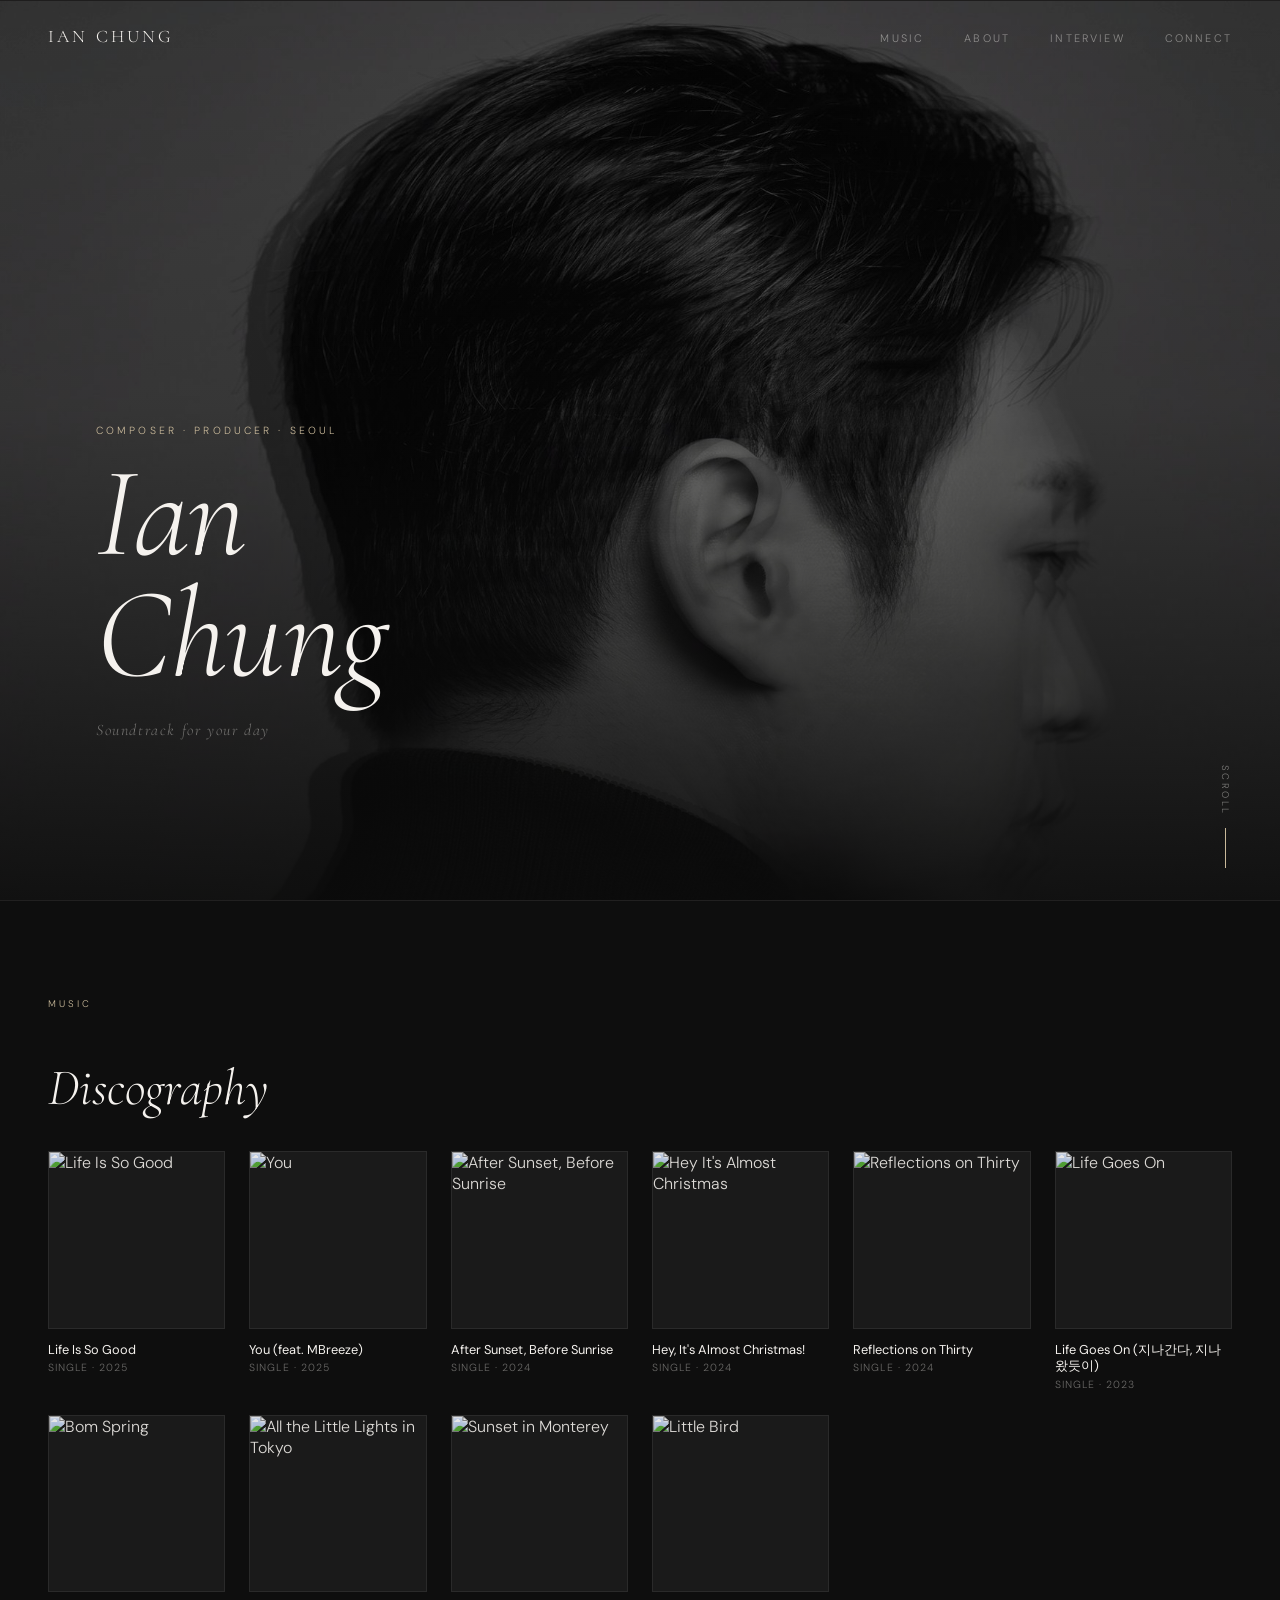
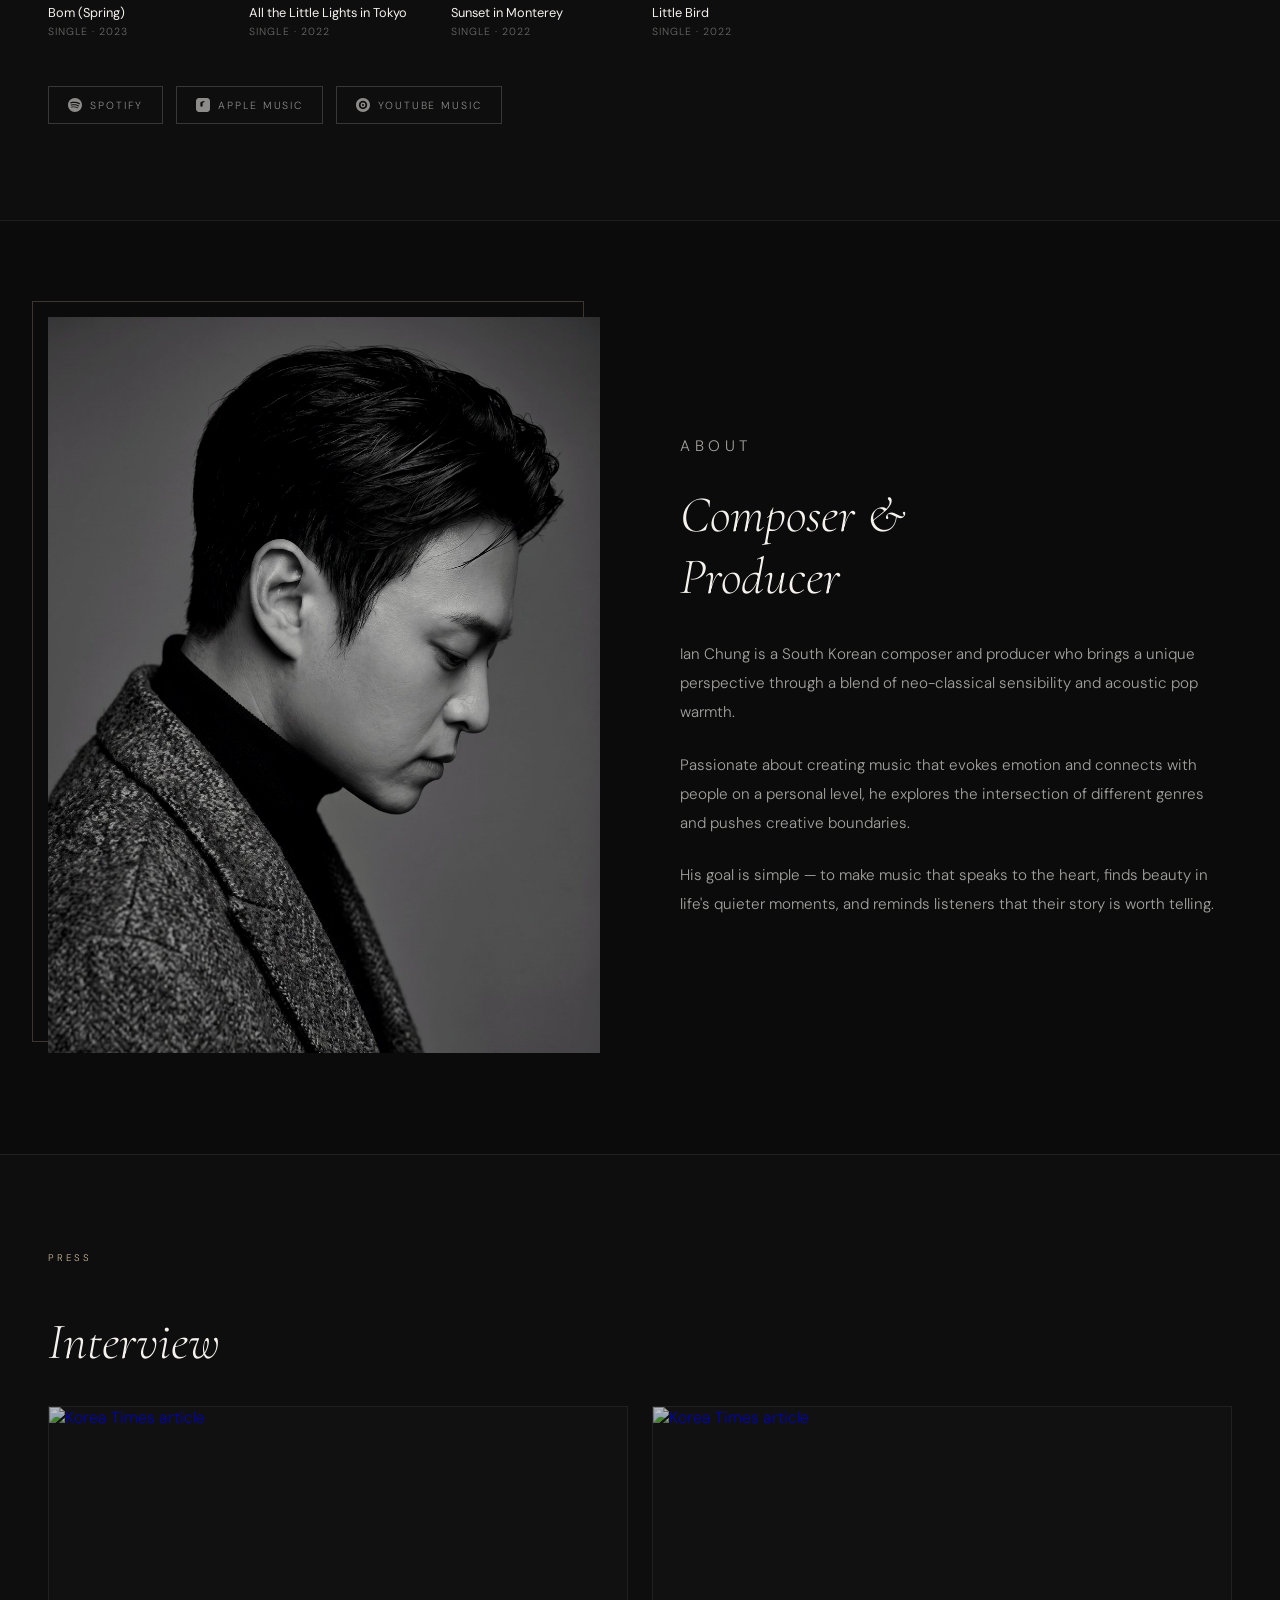
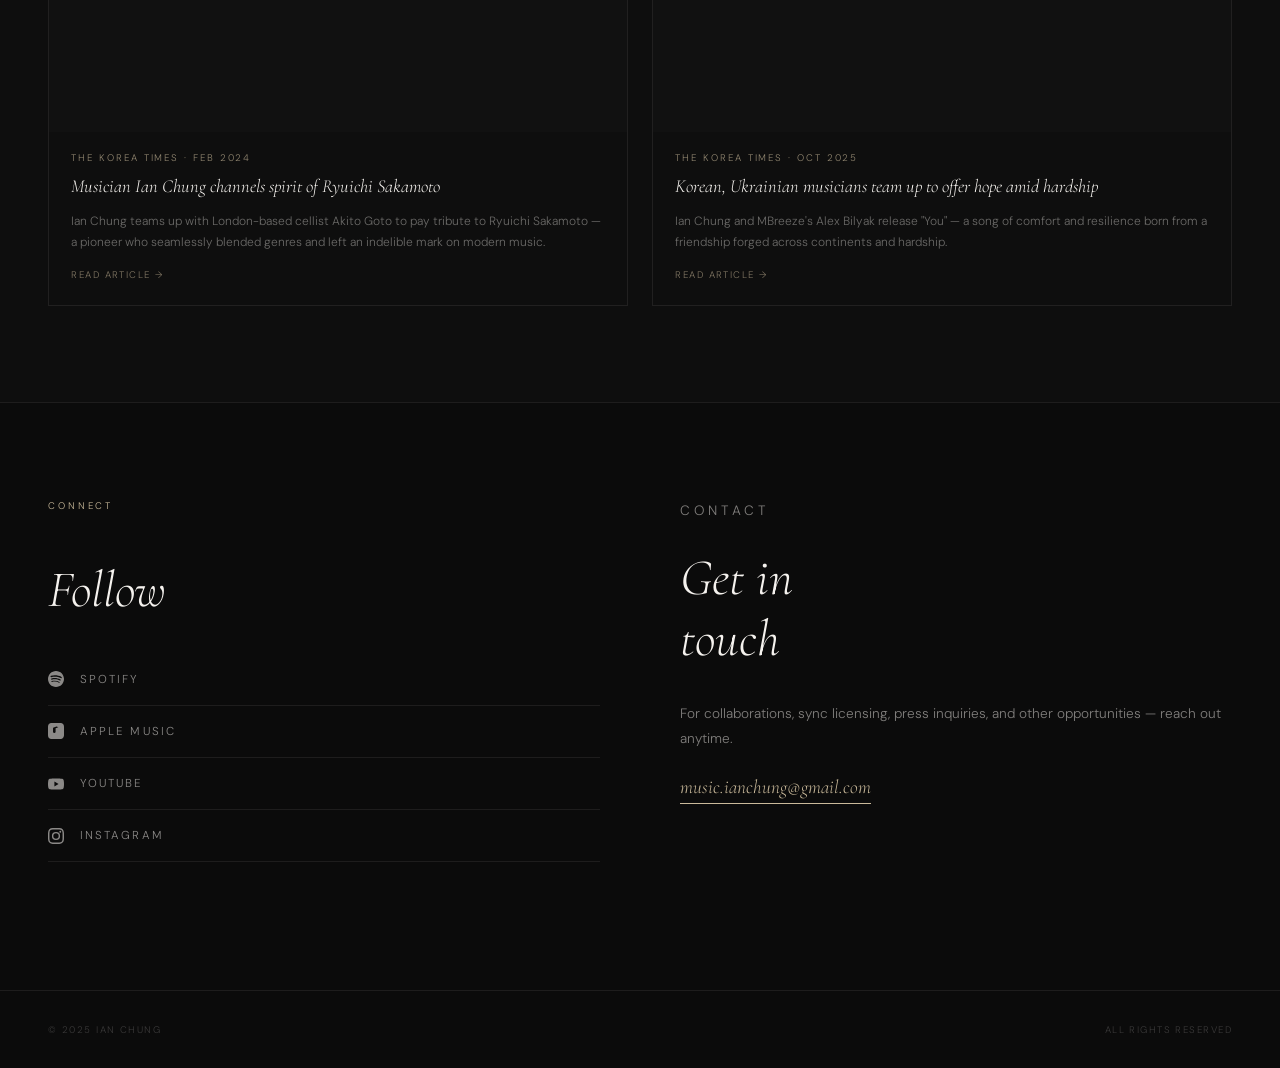
==== index.html @ 216d209e "Add files via upload" ====
<!DOCTYPE html>
<html lang="en">
<head>
<meta charset="UTF-8">
<meta name="viewport" content="width=device-width, initial-scale=1.0">
<title>Ian Chung — Composer & Producer</title>

<!-- SEO -->
<meta name="description" content="Meet Ian Chung, a Seoul-based composer and producer who basically loves making & sharing music!">
<meta name="keywords" content="Ian Chung, composer, producer, neo-classical, acoustic pop, Korean musician, Seoul">
<meta name="author" content="Ian Chung">

<!-- Open Graph (카카오톡, 페이스북, 디스코드 등 썸네일) -->
<meta property="og:type" content="website">
<meta property="og:url" content="https://ianchungmusic.com">
<meta property="og:title" content="Ian Chung — Composer & Producer">
<meta property="og:description" content="Meet Ian Chung, a Seoul-based composer and producer who basically loves making & sharing music!">
<meta property="og:image" content="https://ianchungmusic.com/thumbnail.jpg">

<!-- Twitter Card -->
<meta name="twitter:card" content="summary_large_image">
<meta name="twitter:title" content="Ian Chung — Composer & Producer">
<meta name="twitter:description" content="Meet Ian Chung, a Seoul-based composer and producer who basically loves making & sharing music!">
<meta name="twitter:image" content="https://ianchungmusic.com/thumbnail.jpg">
<link rel="preconnect" href="https://fonts.googleapis.com">
<link href="https://fonts.googleapis.com/css2?family=Cormorant+Garamond:ital,wght@0,300;0,400;1,300;1,400&family=DM+Sans:wght@300;400&display=swap" rel="stylesheet">
<style>
  *, *::before, *::after { box-sizing: border-box; margin: 0; padding: 0; }
  :root {
    --black: #0b0b0b;
    --white: #f5f2ee;
    --gray: rgba(245,242,238,0.45);
    --accent: #c9b99a;
    --serif: 'Cormorant Garamond', Georgia, serif;
    --sans: 'DM Sans', sans-serif;
  }
  html { scroll-behavior: smooth; }
  body { background: var(--black); color: var(--white); font-family: var(--sans); font-weight: 300; overflow-x: hidden; }

  nav {
    position: fixed; top: 0; left: 0; right: 0; z-index: 100;
    display: flex; justify-content: space-between; align-items: center;
    padding: 1.6rem 3rem;
  }
  .nav-logo {
    font-family: var(--serif); font-size: 1.1rem; font-weight: 300;
    letter-spacing: 0.18em; text-transform: uppercase; color: var(--white); text-decoration: none;
  }
  .nav-links { display: flex; gap: 2.5rem; list-style: none; }
  .nav-links a {
    font-size: 0.68rem; letter-spacing: 0.2em; text-transform: uppercase;
    color: var(--gray); text-decoration: none; transition: color 0.3s;
  }
  .nav-links a:hover { color: var(--white); }

  .hero {
    position: relative; height: 100vh;
    display: flex; flex-direction: column; justify-content: flex-end; overflow: hidden;
  }
  .hero-img {
    position: absolute; inset: 0; width: 100%; height: 100%;
    object-fit: cover; object-position: center top; filter: brightness(0.6);
  }
  .hero-overlay {
    position: absolute; inset: 0;
    background: linear-gradient(to top, rgba(11,11,11,0.88) 0%, rgba(11,11,11,0.15) 55%, transparent 100%);
  }
  .hero-content {
    position: relative; z-index: 2; padding: 0 3rem 4rem;
  }
  .hero-eyebrow {
    font-size: 0.65rem; letter-spacing: 0.3em; text-transform: uppercase;
    color: var(--accent); margin-bottom: 1rem;
    opacity: 0; animation: fadeUp 1s 0.3s forwards;
  }
  .hero-title {
    font-family: var(--serif); font-size: clamp(4rem, 10vw, 8rem);
    font-weight: 300; font-style: italic; line-height: 0.95;
    letter-spacing: -0.01em; color: var(--white); margin-bottom: 1.5rem;
    opacity: 0; animation: fadeUp 1s 0.5s forwards;
  }
  .hero-sub {
    font-size: 0.75rem; letter-spacing: 0.18em; text-transform: uppercase;
    color: var(--gray); opacity: 0; animation: fadeUp 1s 0.7s forwards;
  }
  .hero-scroll {
    position: absolute; bottom: 2rem; right: 3rem; z-index: 2;
    font-size: 0.6rem; letter-spacing: 0.25em; text-transform: uppercase;
    color: var(--gray); writing-mode: vertical-rl;
    display: flex; align-items: center; gap: 0.8rem;
    opacity: 0; animation: fadeIn 1s 1.2s forwards;
  }
  .hero-scroll::after {
    content: ''; display: block; width: 1px; height: 40px;
    background: var(--accent);
    animation: growLine 1.5s 1.5s forwards;
    transform-origin: top; transform: scaleY(0);
  }
  @keyframes fadeUp { from { opacity:0; transform:translateY(20px); } to { opacity:1; transform:translateY(0); } }
  @keyframes fadeIn { to { opacity:1; } }
  @keyframes growLine { to { transform:scaleY(1); } }

  section { padding: 6rem 3rem; border-top: 0.5px solid rgba(245,242,238,0.08); }
  .sec-label {
    font-size: 0.6rem; letter-spacing: 0.3em; text-transform: uppercase;
    color: var(--accent); margin-bottom: 3rem;
  }
  .sec-title {
    font-family: var(--serif); font-size: clamp(2rem, 4vw, 3.2rem);
    font-weight: 300; font-style: italic; line-height: 1.2;
    color: var(--white); margin-bottom: 2rem;
  }

  #music { background: #0e0e0e; }
  .discography-grid {
    display: grid; grid-template-columns: repeat(auto-fill, minmax(160px, 1fr));
    gap: 1.5rem; margin-top: 1rem;
  }
  .disc-item { cursor: pointer; }
  .disc-cover {
    aspect-ratio: 1; background: #1a1a1a;
    border: 0.5px solid rgba(255,255,255,0.07);
    margin-bottom: 0.8rem; overflow: hidden;
  }
  .disc-cover-placeholder {
    width: 100%; height: 100%;
    display: flex; align-items: center; justify-content: center; background: #1c1c1c;
  }
  .disc-cover-placeholder span {
    font-family: var(--serif); font-size: 2rem; font-style: italic; color: rgba(255,255,255,0.12);
  }
  .disc-name { font-size: 0.8rem; font-weight: 400; color: var(--white); margin-bottom: 0.2rem; line-height: 1.3; }
  .disc-meta { font-size: 0.65rem; letter-spacing: 0.1em; color: rgba(245,242,238,0.4); text-transform: uppercase; }

  .listen-row { display: flex; flex-wrap: wrap; gap: 0.8rem; margin-top: 3rem; }
  .listen-btn {
    display: inline-flex; align-items: center; gap: 0.5rem;
    font-size: 0.65rem; letter-spacing: 0.18em; text-transform: uppercase;
    color: rgba(245,242,238,0.55); border: 0.5px solid rgba(245,242,238,0.18);
    padding: 0.7rem 1.2rem; text-decoration: none; transition: all 0.25s;
  }
  .listen-btn:hover { color: var(--white); border-color: var(--accent); }
  .listen-btn svg { width: 14px; height: 14px; fill: currentColor; flex-shrink: 0; }

  #about {
    display: grid; grid-template-columns: 1fr 1fr; gap: 5rem; align-items: center;
  }
  .about-img-wrap { position: relative; }
  .about-img-wrap img {
    width: 100%; aspect-ratio: 3/4; object-fit: cover; object-position: center top;
    filter: brightness(0.88) contrast(1.05);
  }
  .about-img-wrap::before {
    content: ''; position: absolute;
    top: -1rem; left: -1rem; right: 1rem; bottom: 1rem;
    border: 0.5px solid rgba(201,185,154,0.25); z-index: -1;
  }
  .about-text p {
    font-size: 0.95rem; line-height: 1.9; color: rgba(245,242,238,0.65); margin-bottom: 1.5rem;
  }

  #watch { background: #0e0e0e; }
  .watch-grid { display: grid; grid-template-columns: 1fr 1fr; gap: 1.5rem; }
  .watch-thumb {
    aspect-ratio: 16/9; background: #1a1a1a; overflow: hidden; position: relative;
  }
  .watch-thumb-placeholder {
    width: 100%; height: 100%; display: flex; align-items: center; justify-content: center;
    background: #161616; font-family: var(--serif); font-style: italic;
    font-size: 1rem; color: rgba(255,255,255,0.15);
  }
  .watch-label { font-size: 0.7rem; color: rgba(245,242,238,0.4); margin-top: 0.7rem; letter-spacing: 0.05em; }

  #connect { display: grid; grid-template-columns: 1fr 1fr; gap: 5rem; }
  .social-list { display: flex; flex-direction: column; gap: 0; margin-bottom: 2rem; }
  .social-item {
    display: flex; align-items: center; gap: 1rem;
    padding: 1.1rem 0; border-bottom: 0.5px solid rgba(245,242,238,0.08);
    text-decoration: none; color: rgba(245,242,238,0.55);
    font-size: 0.72rem; letter-spacing: 0.18em; text-transform: uppercase; transition: color 0.25s;
  }
  .social-item:hover { color: var(--white); }
  .social-item svg { width: 16px; height: 16px; fill: currentColor; flex-shrink: 0; }
  .contact-block p {
    font-size: 0.85rem; color: rgba(245,242,238,0.5); line-height: 1.8; margin-bottom: 1.5rem;
  }
  .contact-email {
    font-family: var(--serif); font-size: 1.2rem; font-style: italic;
    color: var(--accent); text-decoration: none;
    border-bottom: 0.5px solid var(--accent); padding-bottom: 0.2rem; transition: opacity 0.25s;
  }
  .contact-email:hover { opacity: 0.7; }

  footer {
    padding: 2rem 3rem; border-top: 0.5px solid rgba(245,242,238,0.08);
    display: flex; justify-content: space-between; align-items: center;
  }
  footer span { font-size: 0.6rem; letter-spacing: 0.15em; text-transform: uppercase; color: rgba(245,242,238,0.2); }

  @media (max-width: 768px) {
    nav { padding: 1.2rem 1.5rem; }
    .nav-links { gap: 1.5rem; }
    .hero-content { padding: 0 1.5rem 3rem; }
    section { padding: 4rem 1.5rem; }
    #about, #connect { grid-template-columns: 1fr; gap: 3rem; }
    .watch-grid { grid-template-columns: 1fr; }
    .discography-grid { grid-template-columns: repeat(2, 1fr); }
    footer { padding: 1.5rem; flex-direction: column; gap: 0.5rem; text-align: center; }
  }
</style>
</head>
<body>

<nav>
  <a href="#" class="nav-logo">Ian Chung</a>
  <ul class="nav-links">
    <li><a href="#music">Music</a></li>
    <li><a href="#about">About</a></li>
    <li><a href="#interview">Interview</a></li>
    <li><a href="#connect">Connect</a></li>
  </ul>
</nav>

<section class="hero">
  <img class="hero-img" src="[data-uri]" alt="Ian Chung">
  <div class="hero-overlay"></div>
  <div class="hero-content">
    <p class="hero-eyebrow">Composer · Producer · Seoul</p>
    <h1 class="hero-title">Ian<br>Chung</h1>
    <p style="font-family:'Cormorant Garamond',Georgia,serif;font-size:1rem;font-weight:300;font-style:italic;letter-spacing:0.1em;color:rgba(245,242,238,0.4);margin-top:0.8rem;">Soundtrack for your day</p>
  </div>
  <span class="hero-scroll">Scroll</span>
</section>

<section id="music">
  <p class="sec-label">Music</p>
  <h2 class="sec-title">Discography</h2>
  <div class="discography-grid">

    <div class="disc-item">
      <div class="disc-cover"><img src="https://i.scdn.co/image/ab67616d0000b273f2460da3aecc7ab1b5179c86" alt="Life Is So Good" style="width:100%;height:100%;object-fit:cover;transition:transform 0.4s ease,filter 0.4s ease;filter:brightness(0.9);" onmouseover="this.style.transform='scale(1.04)';this.style.filter='brightness(1)'" onmouseout="this.style.transform='scale(1)';this.style.filter='brightness(0.9)'"></div>
      <p class="disc-name">Life Is So Good</p>
      <p class="disc-meta">Single · 2025</p>
    </div>
    <div class="disc-item">
      <div class="disc-cover"><img src="https://i.scdn.co/image/ab67616d0000b273d551c406a09dae0fd3e4c8ea" alt="You" style="width:100%;height:100%;object-fit:cover;transition:transform 0.4s ease,filter 0.4s ease;filter:brightness(0.9);" onmouseover="this.style.transform='scale(1.04)';this.style.filter='brightness(1)'" onmouseout="this.style.transform='scale(1)';this.style.filter='brightness(0.9)'"></div>
      <p class="disc-name">You (feat. MBreeze)</p>
      <p class="disc-meta">Single · 2025</p>
    </div>
    <div class="disc-item">
      <div class="disc-cover"><img src="https://i.scdn.co/image/ab67616d0000b273afc59d1d1e1d7b2e3b3c7f67" alt="After Sunset, Before Sunrise" style="width:100%;height:100%;object-fit:cover;transition:transform 0.4s ease,filter 0.4s ease;filter:brightness(0.9);" onmouseover="this.style.transform='scale(1.04)';this.style.filter='brightness(1)'" onmouseout="this.style.transform='scale(1)';this.style.filter='brightness(0.9)'"></div>
      <p class="disc-name">After Sunset, Before Sunrise</p>
      <p class="disc-meta">Single · 2024</p>
    </div>
    <div class="disc-item">
      <div class="disc-cover"><img src="https://i.scdn.co/image/ab67616d0000b273747e41f622da0b0a7c973f3b" alt="Hey It's Almost Christmas" style="width:100%;height:100%;object-fit:cover;transition:transform 0.4s ease,filter 0.4s ease;filter:brightness(0.9);" onmouseover="this.style.transform='scale(1.04)';this.style.filter='brightness(1)'" onmouseout="this.style.transform='scale(1)';this.style.filter='brightness(0.9)'"></div>
      <p class="disc-name">Hey, It's Almost Christmas!</p>
      <p class="disc-meta">Single · 2024</p>
    </div>

    <div class="disc-item">
      <div class="disc-cover"><img src="https://is1-ssl.mzstatic.com/image/thumb/Music221/v4/bf/c3/f8/bfc3f8e5-0a0a-55ef-8695-56a1b002f129/198885624647_cover.jpg/208x208bb.webp" alt="Reflections on Thirty" style="width:100%;height:100%;object-fit:cover;transition:transform 0.4s ease,filter 0.4s ease;filter:brightness(0.9);" onmouseover="this.style.transform='scale(1.04)';this.style.filter='brightness(1)'" onmouseout="this.style.transform='scale(1)';this.style.filter='brightness(0.9)'"></div>
      <p class="disc-name">Reflections on Thirty</p>
      <p class="disc-meta">Single · 2024</p>
    </div>
    <div class="disc-item">
      <div class="disc-cover"><img src="https://i.scdn.co/image/ab67616d0000b2739788046a8a1ddc634608b192" alt="Life Goes On" style="width:100%;height:100%;object-fit:cover;transition:transform 0.4s ease,filter 0.4s ease;filter:brightness(0.9);" onmouseover="this.style.transform='scale(1.04)';this.style.filter='brightness(1)'" onmouseout="this.style.transform='scale(1)';this.style.filter='brightness(0.9)'"></div>
      <p class="disc-name">Life Goes On (지나간다, 지나왔듯이)</p>
      <p class="disc-meta">Single · 2023</p>
    </div>
    <div class="disc-item">
      <div class="disc-cover"><img src="https://i.scdn.co/image/ab67616d0000b2738da532679ad619d9c2d87a82" alt="Bom Spring" style="width:100%;height:100%;object-fit:cover;transition:transform 0.4s ease,filter 0.4s ease;filter:brightness(0.9);" onmouseover="this.style.transform='scale(1.04)';this.style.filter='brightness(1)'" onmouseout="this.style.transform='scale(1)';this.style.filter='brightness(0.9)'"></div>
      <p class="disc-name">Bom (Spring)</p>
      <p class="disc-meta">Single · 2023</p>
    </div>
    <div class="disc-item">
      <div class="disc-cover"><img src="https://i.scdn.co/image/ab67616d0000b2739aced2f396616a40d6e032e2" alt="All the Little Lights in Tokyo" style="width:100%;height:100%;object-fit:cover;transition:transform 0.4s ease,filter 0.4s ease;filter:brightness(0.9);" onmouseover="this.style.transform='scale(1.04)';this.style.filter='brightness(1)'" onmouseout="this.style.transform='scale(1)';this.style.filter='brightness(0.9)'"></div>
      <p class="disc-name">All the Little Lights in Tokyo</p>
      <p class="disc-meta">Single · 2022</p>
    </div>
    <div class="disc-item">
      <div class="disc-cover"><img src="https://is1-ssl.mzstatic.com/image/thumb/Music211/v4/77/bb/e4/77bbe4d9-d9d3-ee38-bfa1-13ff1b90c6e0/197210658166_cover.jpg/296x296bb.webp" alt="Sunset in Monterey" style="width:100%;height:100%;object-fit:cover;transition:transform 0.4s ease,filter 0.4s ease;filter:brightness(0.9);" onmouseover="this.style.transform='scale(1.04)';this.style.filter='brightness(1)'" onmouseout="this.style.transform='scale(1)';this.style.filter='brightness(0.9)'"></div>
      <p class="disc-name">Sunset in Monterey</p>
      <p class="disc-meta">Single · 2022</p>
    </div>
    <div class="disc-item">
      <div class="disc-cover"><img src="https://i.scdn.co/image/ab67616d0000b27322873127e65a2cb0b39a8ad3" alt="Little Bird" style="width:100%;height:100%;object-fit:cover;transition:transform 0.4s ease,filter 0.4s ease;filter:brightness(0.9);" onmouseover="this.style.transform='scale(1.04)';this.style.filter='brightness(1)'" onmouseout="this.style.transform='scale(1)';this.style.filter='brightness(0.9)'"></div>
      <p class="disc-name">Little Bird</p>
      <p class="disc-meta">Single · 2022</p>
    </div>

  </div>

  <div class="listen-row">
    <a class="listen-btn" href="https://open.spotify.com/artist/76OZYR8Ps7qxltqxstpDJw" target="_blank">
      <svg viewBox="0 0 24 24"><path d="M12 0C5.4 0 0 5.4 0 12s5.4 12 12 12 12-5.4 12-12S18.66 0 12 0zm5.521 17.34c-.24.359-.66.48-1.021.24-2.82-1.74-6.36-2.101-10.561-1.141-.418.122-.779-.179-.899-.539-.12-.421.18-.78.54-.9 4.56-1.021 8.52-.6 11.64 1.32.42.18.479.659.301 1.02zm1.44-3.3c-.301.42-.841.6-1.262.3-3.239-1.98-8.159-2.58-11.939-1.38-.479.12-1.02-.12-1.14-.6-.12-.48.12-1.021.6-1.141C9.6 9.9 15 10.561 18.72 12.84c.361.181.54.78.241 1.2zm.12-3.36C15.24 8.4 8.82 8.16 5.16 9.301c-.6.179-1.2-.181-1.38-.721-.18-.601.18-1.2.72-1.381 4.26-1.26 11.28-1.02 15.721 1.621.539.3.719 1.02.419 1.56-.299.421-1.02.599-1.559.3z"/></svg>
      Spotify
    </a>
    <a class="listen-btn" href="https://music.apple.com/us/artist/ian-chung/1644595994" target="_blank">
      <svg viewBox="0 0 24 24"><path d="M23.994 6.124a9.23 9.23 0 00-.24-2.19c-.317-1.31-1.048-2.31-2.18-3.043a6.673 6.673 0 00-1.929-.737c-.36-.077-.737-.11-1.102-.136-.144-.01-.29-.017-.435-.022L18 0H6l-.109.003c-.144.005-.29.012-.435.022-.365.026-.742.059-1.102.136a6.68 6.68 0 00-1.93.737C1.294 1.62.562 2.62.246 3.934a9.23 9.23 0 00-.24 2.19C.003 6.315 0 6.53 0 6.751v10.498c0 .22.003.435.006.628.027 1.006.12 1.671.24 2.192.317 1.308 1.048 2.308 2.18 3.042a6.68 6.68 0 001.93.737c.36.077.737.11 1.101.136.145.01.29.017.435.022L6 24h12l.108-.003c.145-.005.29-.012.435-.022.365-.026.742-.059 1.102-.136a6.68 6.68 0 001.93-.737c1.132-.734 1.863-1.734 2.18-3.042.12-.521.213-1.186.24-2.192.003-.193.006-.409.006-.628V6.751c0-.22-.003-.436-.007-.627zM15.9 6.469l-4.507 1.57v5.034c-.005.017-.002.031-.008.048a1.923 1.923 0 01-3.843-.048V8.099c0-.55.35-1.035.87-1.21l4.507-1.566c.727-.253 1.481.283 1.481 1.053v.093z"/></svg>
      Apple Music
    </a>
    <a class="listen-btn" href="https://music.youtube.com/channel/UCxxxxxx" target="_blank">
      <svg viewBox="0 0 24 24"><path d="M12 0C5.376 0 0 5.376 0 12s5.376 12 12 12 12-5.376 12-12S18.624 0 12 0zm0 19.2c-3.978 0-7.2-3.222-7.2-7.2S8.022 4.8 12 4.8s7.2 3.222 7.2 7.2-3.222 7.2-7.2 7.2zm0-11.4a4.2 4.2 0 100 8.4 4.2 4.2 0 000-8.4zm0 6a1.8 1.8 0 110-3.6 1.8 1.8 0 010 3.6z"/></svg>
      YouTube Music
    </a>
  </div>
</section>

<section id="about">
  <div class="about-img-wrap">
    <img src="[data-uri]" alt="Ian Chung">
  </div>
  <div class="about-text">
    <p class="sec-label">About</p>
    <h2 class="sec-title">Composer &amp;<br>Producer</h2>
    <p>Ian Chung is a South Korean composer and producer who brings a unique perspective through a blend of neo-classical sensibility and acoustic pop warmth.</p>
    <p>Passionate about creating music that evokes emotion and connects with people on a personal level, he explores the intersection of different genres and pushes creative boundaries.</p>
    <p>His goal is simple — to make music that speaks to the heart, finds beauty in life's quieter moments, and reminds listeners that their story is worth telling.</p>
  </div>
</section>


<section id="interview" style="background:#0e0e0e;">
  <p class="sec-label">Press</p>
  <h2 class="sec-title">Interview</h2>
  <div style="display:grid;grid-template-columns:1fr 1fr;gap:1.5rem;margin-top:1rem;">

    <a href="https://www.koreatimes.co.kr/southkorea/globalcommunity/20240228/all-the-little-lights-in-tokyo-released-jan-30-pays-tribute-to-multi-genre-colossus" target="_blank" style="text-decoration:none;display:flex;flex-direction:column;border:0.5px solid rgba(245,242,238,0.08);transition:border-color 0.25s;" onmouseover="this.style.borderColor='rgba(201,185,154,0.35)'" onmouseout="this.style.borderColor='rgba(245,242,238,0.08)'">
      <div style="aspect-ratio:16/9;overflow:hidden;background:#111;">
        <img src="https://newsimg.koreatimes.co.kr/2024/02/20/fa3865d2-f95f-4d02-b3ea-c20b7da8d980.png" alt="Korea Times article" style="width:100%;height:100%;object-fit:cover;filter:brightness(0.75);transition:filter 0.3s;" onmouseover="this.style.filter='brightness(0.9)'" onmouseout="this.style.filter='brightness(0.75)'">
      </div>
      <div style="padding:1.2rem 1.4rem 1.5rem;">
        <p style="font-size:0.6rem;letter-spacing:0.2em;text-transform:uppercase;color:rgba(201,185,154,0.7);margin-bottom:0.6rem;">The Korea Times · Feb 2024</p>
        <p style="font-family:'Cormorant Garamond',Georgia,serif;font-size:1.15rem;font-weight:300;font-style:italic;line-height:1.35;color:#f5f2ee;margin-bottom:0.8rem;">Musician Ian Chung channels spirit of Ryuichi Sakamoto</p>
        <p style="font-size:0.75rem;color:rgba(245,242,238,0.4);line-height:1.7;">Ian Chung teams up with London-based cellist Akito Goto to pay tribute to Ryuichi Sakamoto — a pioneer who seamlessly blended genres and left an indelible mark on modern music.</p>
        <p style="font-size:0.6rem;letter-spacing:0.15em;text-transform:uppercase;color:rgba(201,185,154,0.6);margin-top:1rem;">Read article →</p>
      </div>
    </a>

    <a href="https://www.koreatimes.co.kr/southkorea/globalcommunity/20251002/korean-ukrainian-musicians-team-up-to-offer-hope-amid-hardship" target="_blank" style="text-decoration:none;display:flex;flex-direction:column;border:0.5px solid rgba(245,242,238,0.08);transition:border-color 0.25s;" onmouseover="this.style.borderColor='rgba(201,185,154,0.35)'" onmouseout="this.style.borderColor='rgba(245,242,238,0.08)'">
      <div style="aspect-ratio:16/9;overflow:hidden;background:#111;">
        <img src="https://newsimg.koreatimes.co.kr/2025/09/25/4c9b6542-b55f-4ba1-a3ef-90add3152b95.jpg" alt="Korea Times article" style="width:100%;height:100%;object-fit:cover;filter:brightness(0.75);transition:filter 0.3s;" onmouseover="this.style.filter='brightness(0.9)'" onmouseout="this.style.filter='brightness(0.75)'">
      </div>
      <div style="padding:1.2rem 1.4rem 1.5rem;">
        <p style="font-size:0.6rem;letter-spacing:0.2em;text-transform:uppercase;color:rgba(201,185,154,0.7);margin-bottom:0.6rem;">The Korea Times · Oct 2025</p>
        <p style="font-family:'Cormorant Garamond',Georgia,serif;font-size:1.15rem;font-weight:300;font-style:italic;line-height:1.35;color:#f5f2ee;margin-bottom:0.8rem;">Korean, Ukrainian musicians team up to offer hope amid hardship</p>
        <p style="font-size:0.75rem;color:rgba(245,242,238,0.4);line-height:1.7;">Ian Chung and MBreeze's Alex Bilyak release "You" — a song of comfort and resilience born from a friendship forged across continents and hardship.</p>
        <p style="font-size:0.6rem;letter-spacing:0.15em;text-transform:uppercase;color:rgba(201,185,154,0.6);margin-top:1rem;">Read article →</p>
      </div>
    </a>

  </div>
</section>

<section id="connect">
  <div>
    <p class="sec-label">Connect</p>
    <h2 class="sec-title">Follow</h2>
    <div class="social-list">
      <a class="social-item" href="https://open.spotify.com/artist/76OZYR8Ps7qxltqxstpDJw" target="_blank">
        <svg viewBox="0 0 24 24"><path d="M12 0C5.4 0 0 5.4 0 12s5.4 12 12 12 12-5.4 12-12S18.66 0 12 0zm5.521 17.34c-.24.359-.66.48-1.021.24-2.82-1.74-6.36-2.101-10.561-1.141-.418.122-.779-.179-.899-.539-.12-.421.18-.78.54-.9 4.56-1.021 8.52-.6 11.64 1.32.42.18.479.659.301 1.02zm1.44-3.3c-.301.42-.841.6-1.262.3-3.239-1.98-8.159-2.58-11.939-1.38-.479.12-1.02-.12-1.14-.6-.12-.48.12-1.021.6-1.141C9.6 9.9 15 10.561 18.72 12.84c.361.181.54.78.241 1.2zm.12-3.36C15.24 8.4 8.82 8.16 5.16 9.301c-.6.179-1.2-.181-1.38-.721-.18-.601.18-1.2.72-1.381 4.26-1.26 11.28-1.02 15.721 1.621.539.3.719 1.02.419 1.56-.299.421-1.02.599-1.559.3z"/></svg>
        Spotify
      </a>
      <a class="social-item" href="https://music.apple.com/us/artist/ian-chung/1644595994" target="_blank">
        <svg viewBox="0 0 24 24"><path d="M23.994 6.124a9.23 9.23 0 00-.24-2.19c-.317-1.31-1.048-2.31-2.18-3.043a6.673 6.673 0 00-1.929-.737c-.36-.077-.737-.11-1.102-.136-.144-.01-.29-.017-.435-.022L18 0H6l-.109.003c-.144.005-.29.012-.435.022-.365.026-.742.059-1.102.136a6.68 6.68 0 00-1.93.737C1.294 1.62.562 2.62.246 3.934a9.23 9.23 0 00-.24 2.19C.003 6.315 0 6.53 0 6.751v10.498c0 .22.003.435.006.628.027 1.006.12 1.671.24 2.192.317 1.308 1.048 2.308 2.18 3.042a6.68 6.68 0 001.93.737c.36.077.737.11 1.101.136.145.01.29.017.435.022L6 24h12l.108-.003c.145-.005.29-.012.435-.022.365-.026.742-.059 1.102-.136a6.68 6.68 0 001.93-.737c1.132-.734 1.863-1.734 2.18-3.042.12-.521.213-1.186.24-2.192.003-.193.006-.409.006-.628V6.751c0-.22-.003-.436-.007-.627zM15.9 6.469l-4.507 1.57v5.034c-.005.017-.002.031-.008.048a1.923 1.923 0 01-3.843-.048V8.099c0-.55.35-1.035.87-1.21l4.507-1.566c.727-.253 1.481.283 1.481 1.053v.093z"/></svg>
        Apple Music
      </a>
      <a class="social-item" href="https://www.youtube.com/@music.ianchung" target="_blank">
        <svg viewBox="0 0 24 24"><path d="M23.495 6.205a3.007 3.007 0 00-2.088-2.088c-1.87-.501-9.396-.501-9.396-.501s-7.507-.01-9.396.501A3.007 3.007 0 00.527 6.205a31.247 31.247 0 00-.522 5.805 31.247 31.247 0 00.522 5.783 3.007 3.007 0 002.088 2.088c1.868.502 9.396.502 9.396.502s7.506 0 9.396-.502a3.007 3.007 0 002.088-2.088 31.247 31.247 0 00.5-5.783 31.247 31.247 0 00-.5-5.805zM9.609 15.601V8.408l6.264 3.602z"/></svg>
        YouTube
      </a>
      <a class="social-item" href="https://www.instagram.com/music.ianchung/" target="_blank">
        <svg viewBox="0 0 24 24"><path d="M12 2.163c3.204 0 3.584.012 4.85.07 3.252.148 4.771 1.691 4.919 4.919.058 1.265.069 1.645.069 4.849 0 3.205-.012 3.584-.069 4.849-.149 3.225-1.664 4.771-4.919 4.919-1.266.058-1.644.07-4.85.07-3.204 0-3.584-.012-4.849-.07-3.26-.149-4.771-1.699-4.919-4.92-.058-1.265-.07-1.644-.07-4.849 0-3.204.013-3.583.07-4.849.149-3.227 1.664-4.771 4.919-4.919 1.266-.057 1.645-.069 4.849-.069zM12 0C8.741 0 8.333.014 7.053.072 2.695.272.273 2.69.073 7.052.014 8.333 0 8.741 0 12c0 3.259.014 3.668.072 4.948.2 4.358 2.618 6.78 6.98 6.98C8.333 23.986 8.741 24 12 24c3.259 0 3.668-.014 4.948-.072 4.354-.2 6.782-2.618 6.979-6.98.059-1.28.073-1.689.073-4.948 0-3.259-.014-3.667-.072-4.947-.196-4.354-2.617-6.78-6.979-6.98C15.668.014 15.259 0 12 0zm0 5.838a6.162 6.162 0 100 12.324 6.162 6.162 0 000-12.324zM12 16a4 4 0 110-8 4 4 0 010 8zm6.406-11.845a1.44 1.44 0 100 2.881 1.44 1.44 0 000-2.881z"/></svg>
        Instagram
      </a>
    </div>
  </div>
  <div class="contact-block">
    <p class="sec-label">Contact</p>
    <h2 class="sec-title">Get in<br>touch</h2>
    <p>For collaborations, sync licensing, press inquiries, and other opportunities — reach out anytime.</p>
    <a class="contact-email" href="mailto:music.ianchung@gmail.com">music.ianchung@gmail.com</a>
  </div>
</section>

<footer>
  <span>© 2025 Ian Chung</span>
  <span>All rights reserved</span>
</footer>

</body>
</html>
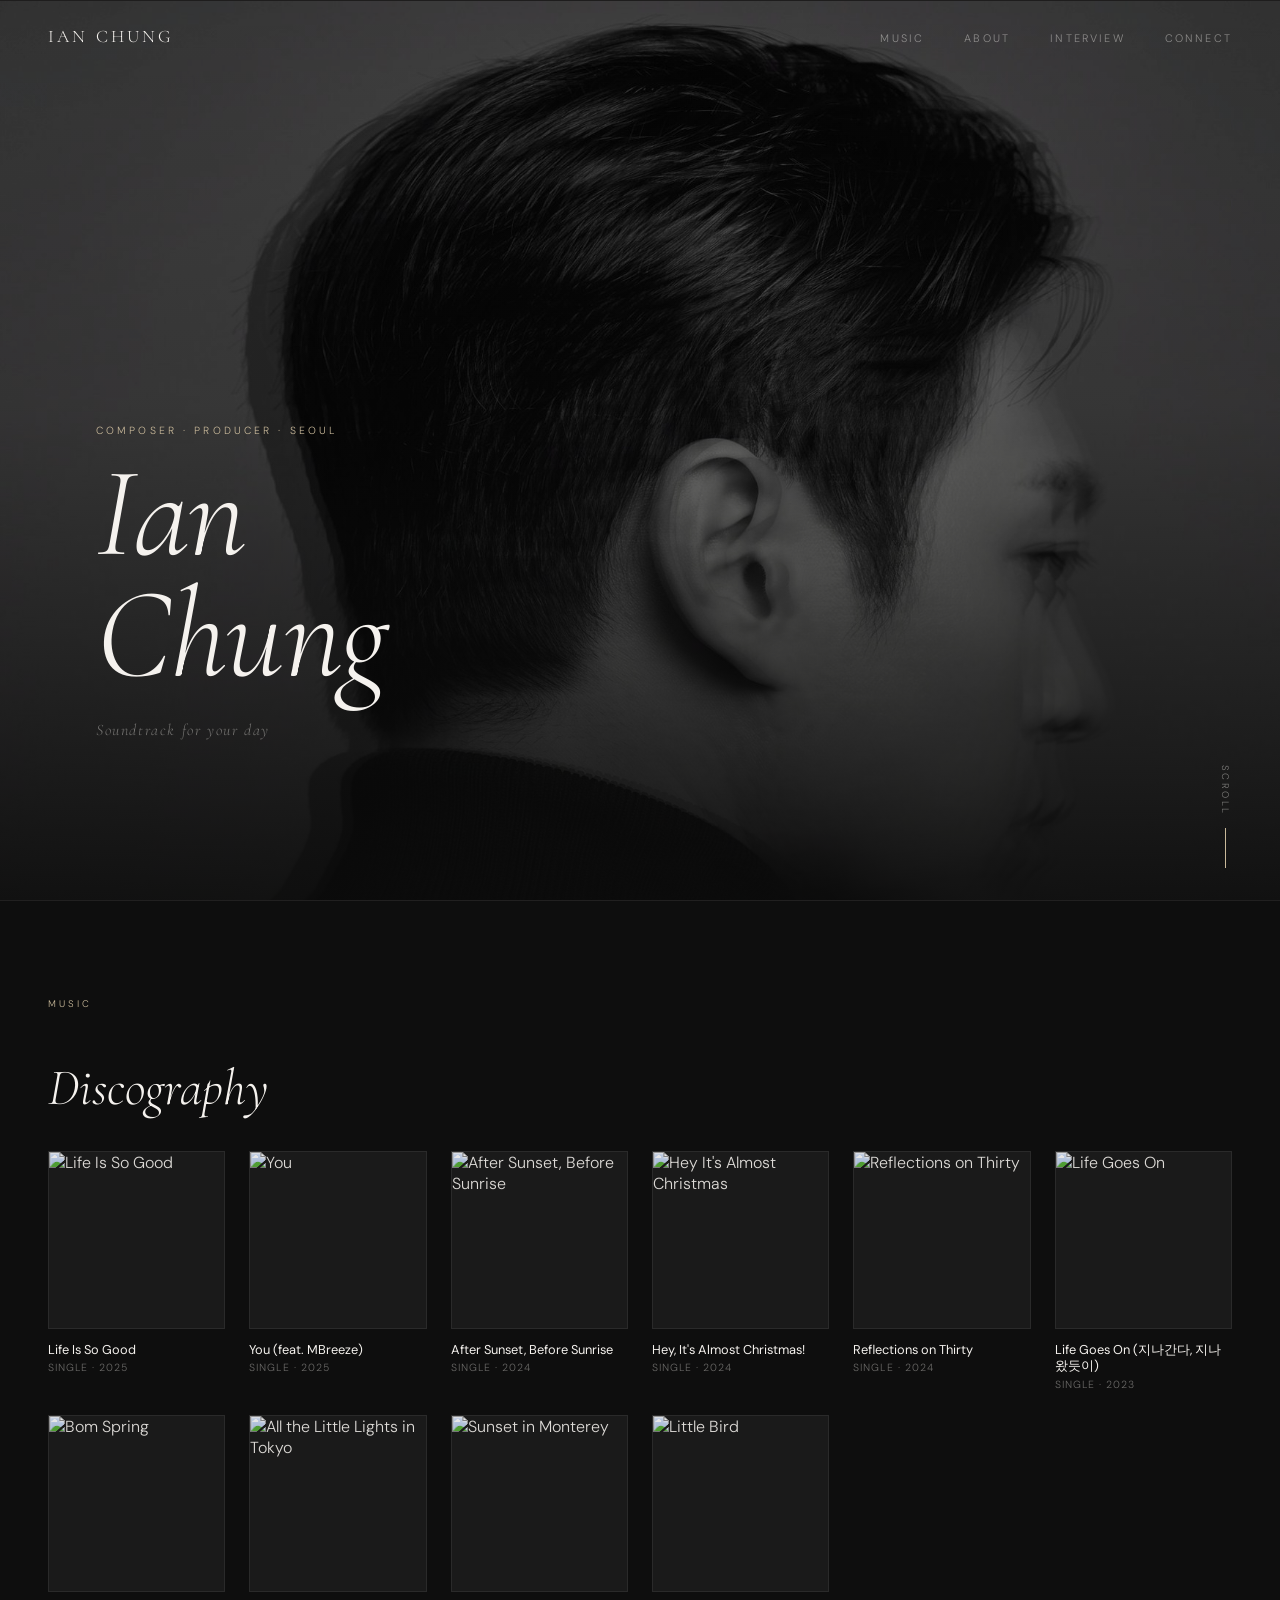
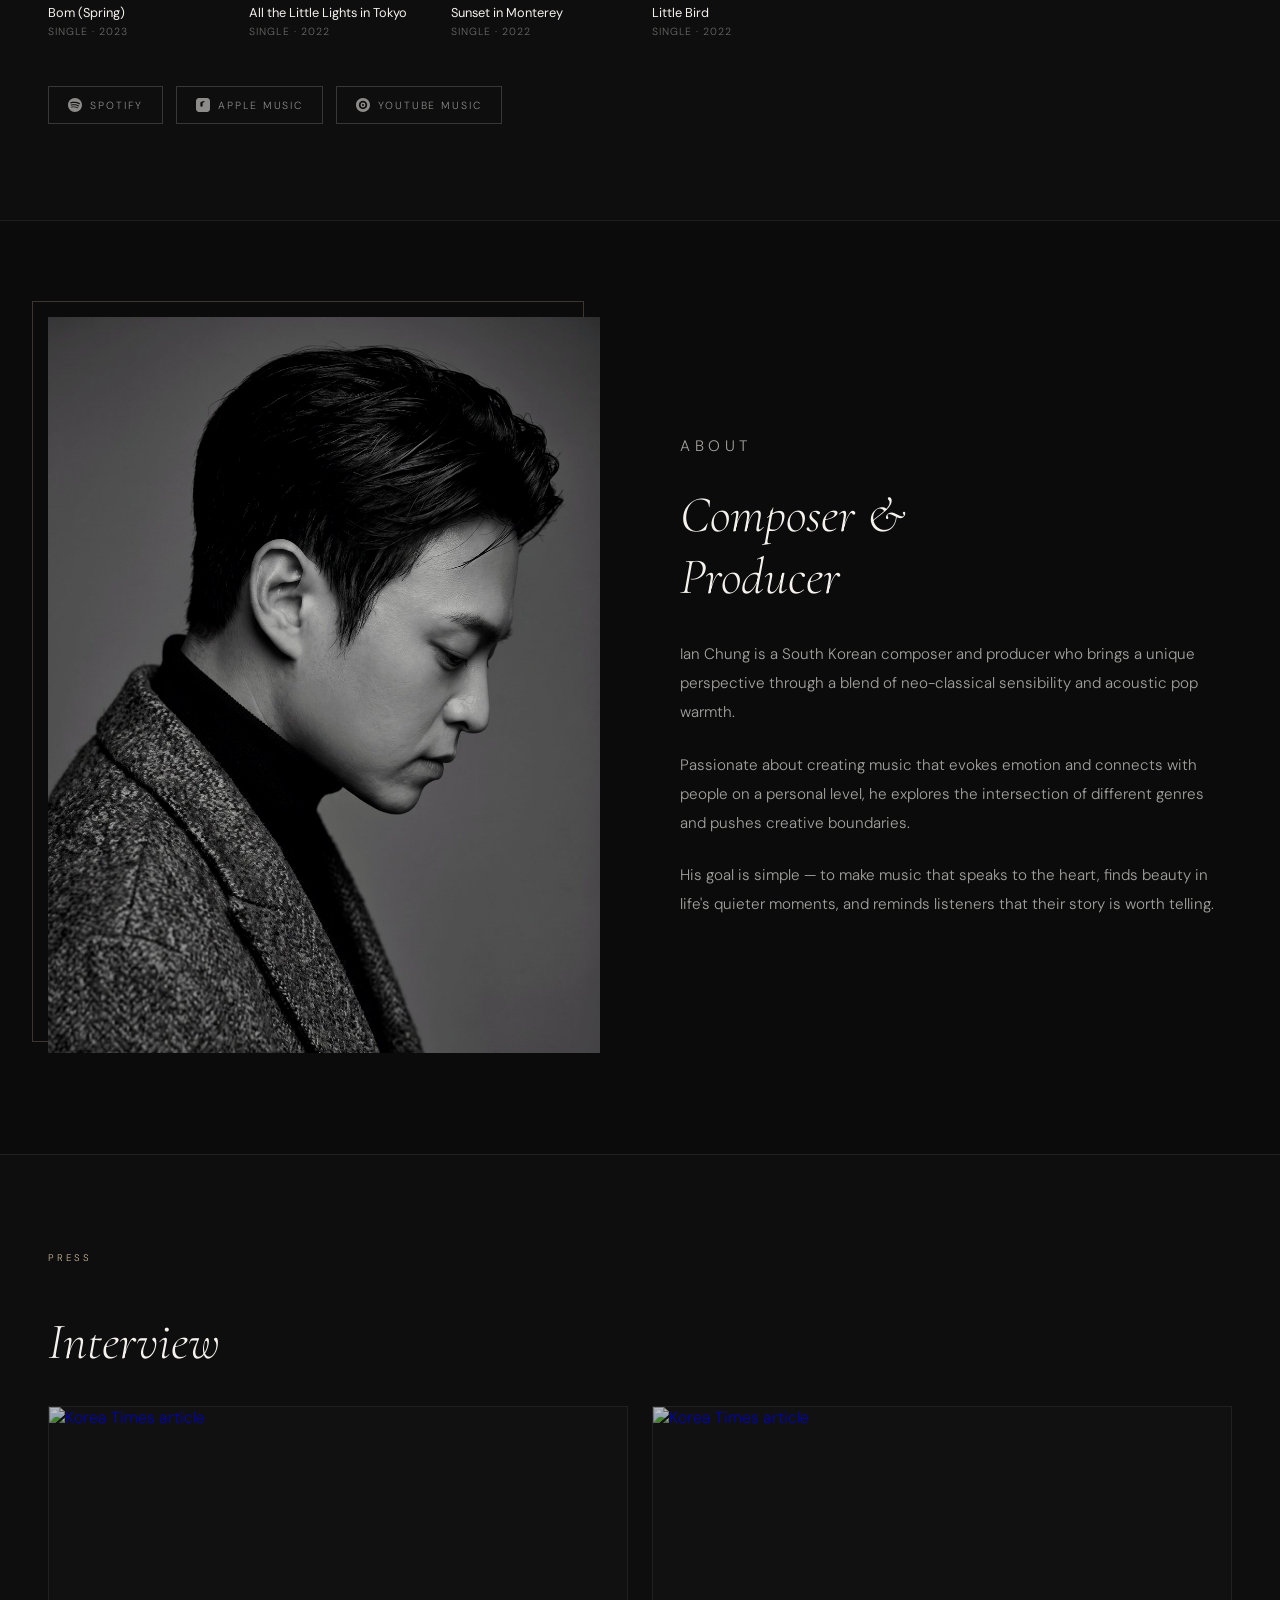
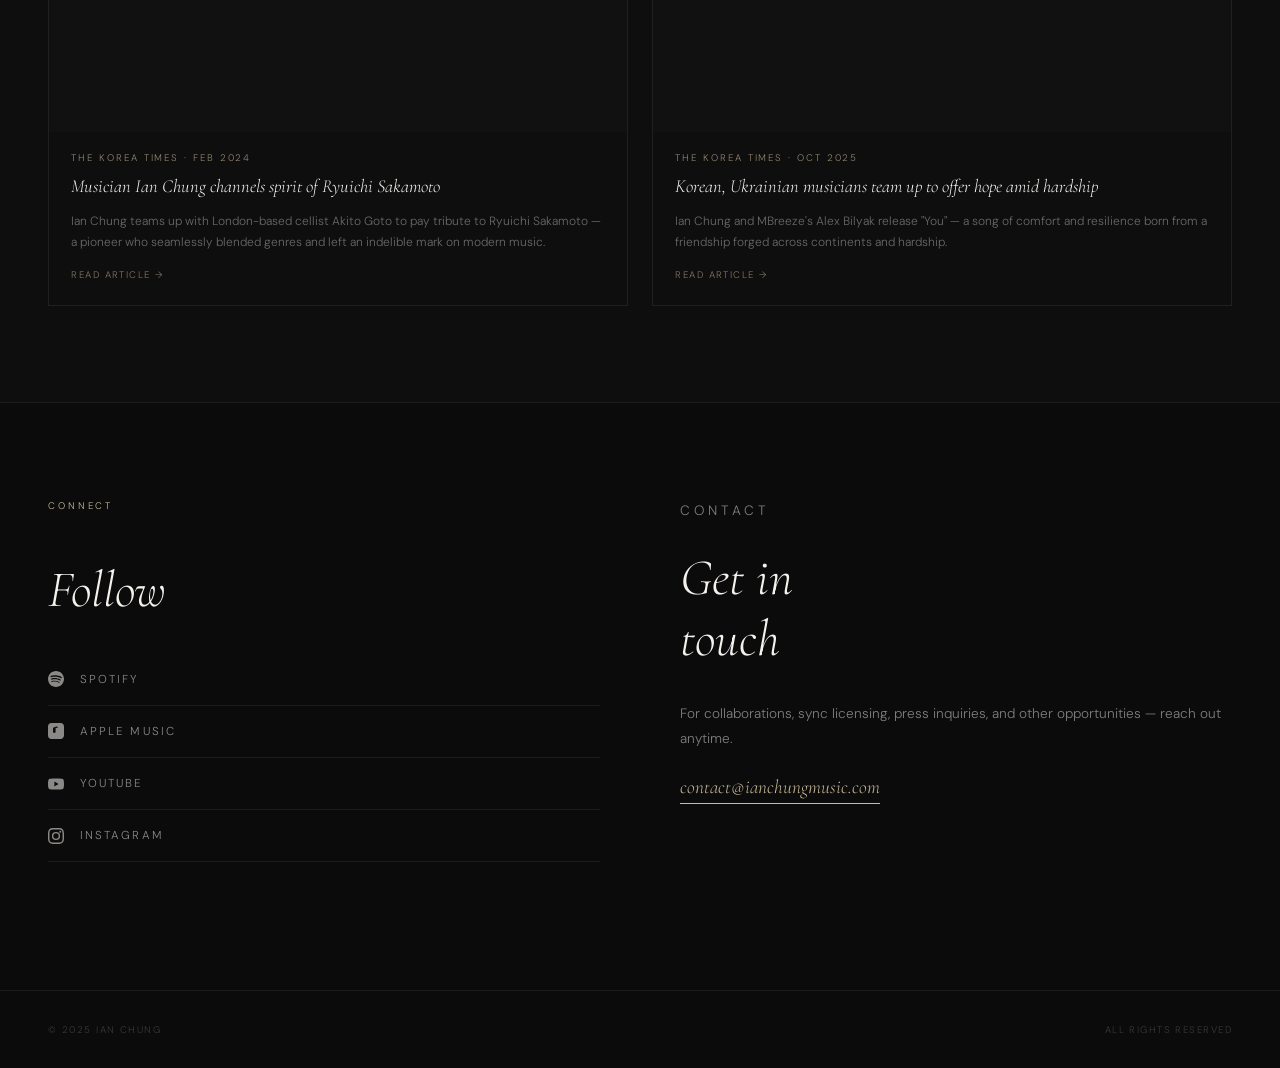
==== commit a2ab0759: "Add files via upload" ====
--- a/index.html
+++ b/index.html
@@ -380,7 +380,7 @@
     <p class="sec-label">Contact</p>
     <h2 class="sec-title">Get in<br>touch</h2>
     <p>For collaborations, sync licensing, press inquiries, and other opportunities — reach out anytime.</p>
-    <a class="contact-email" href="mailto:music.ianchung@gmail.com">music.ianchung@gmail.com</a>
+    <a class="contact-email" href="mailto:contact@ianchungmusic.com">contact@ianchungmusic.com</a>
   </div>
 </section>
 
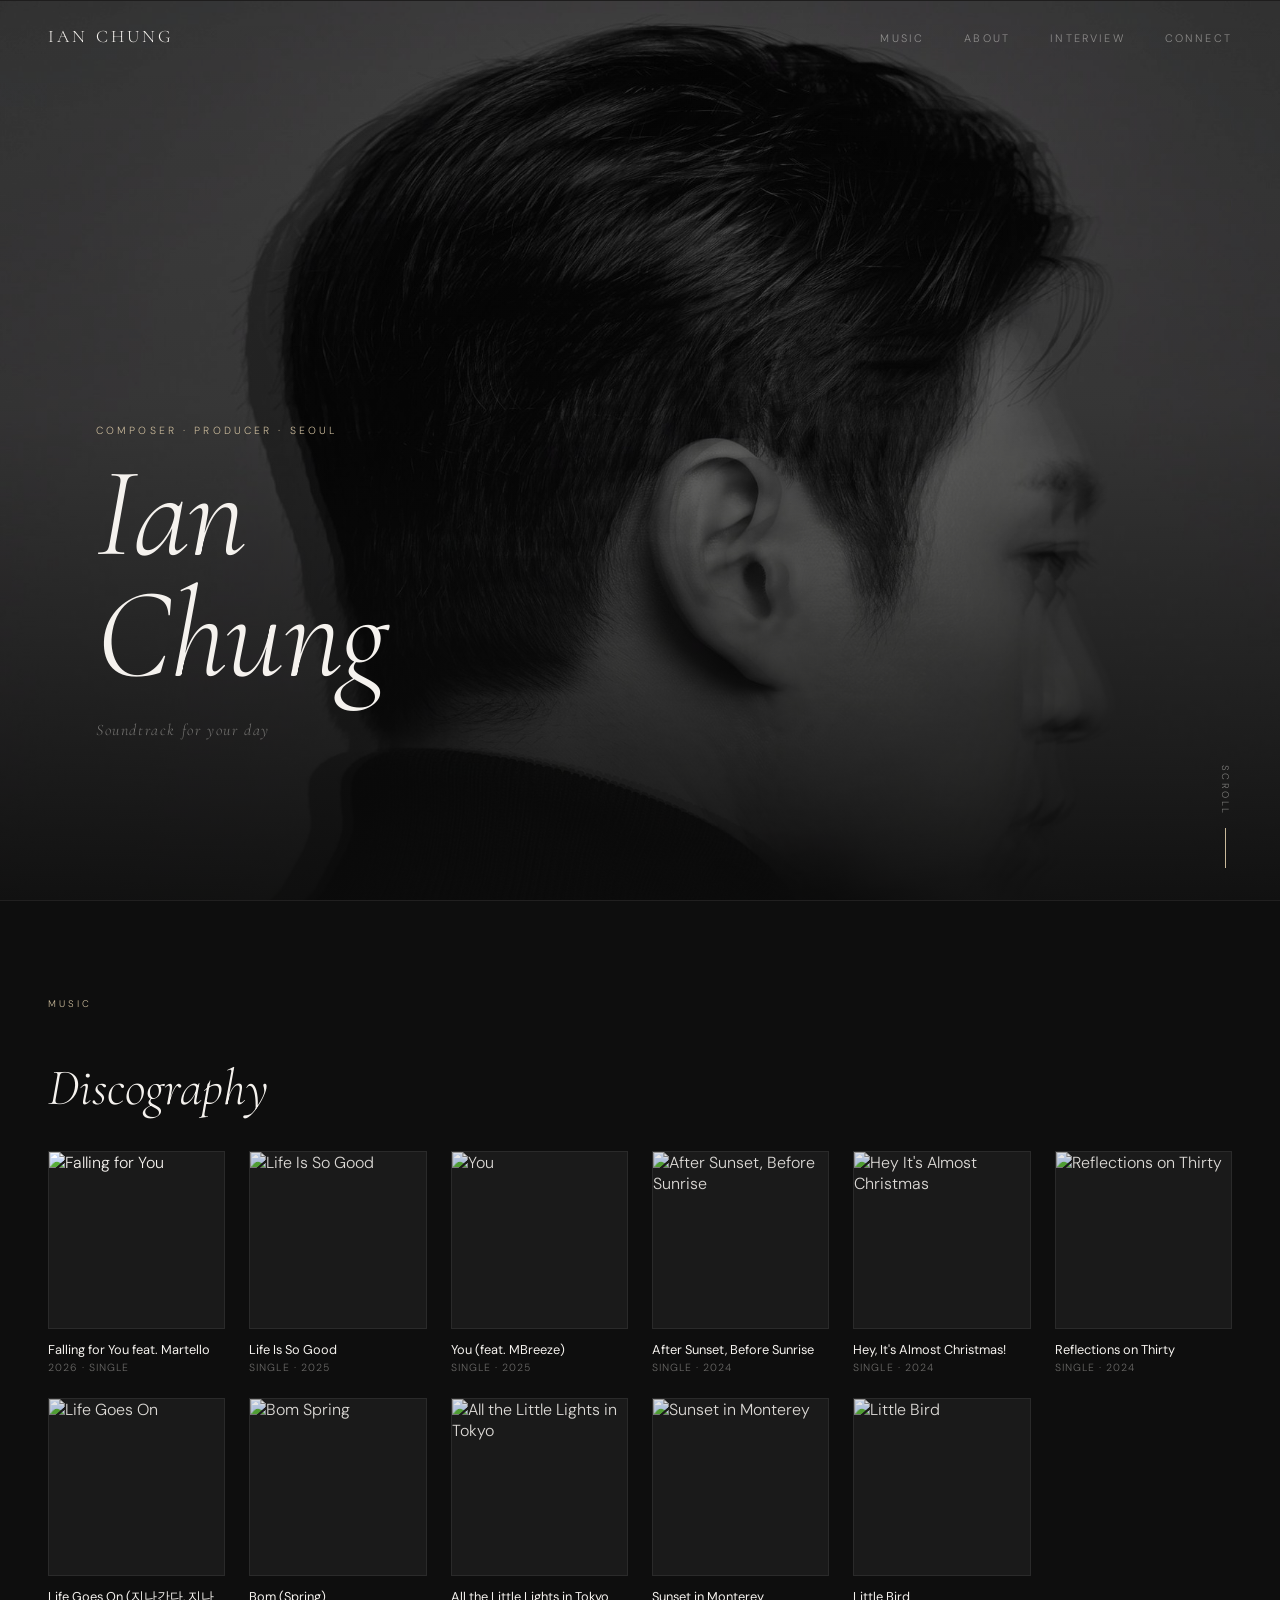
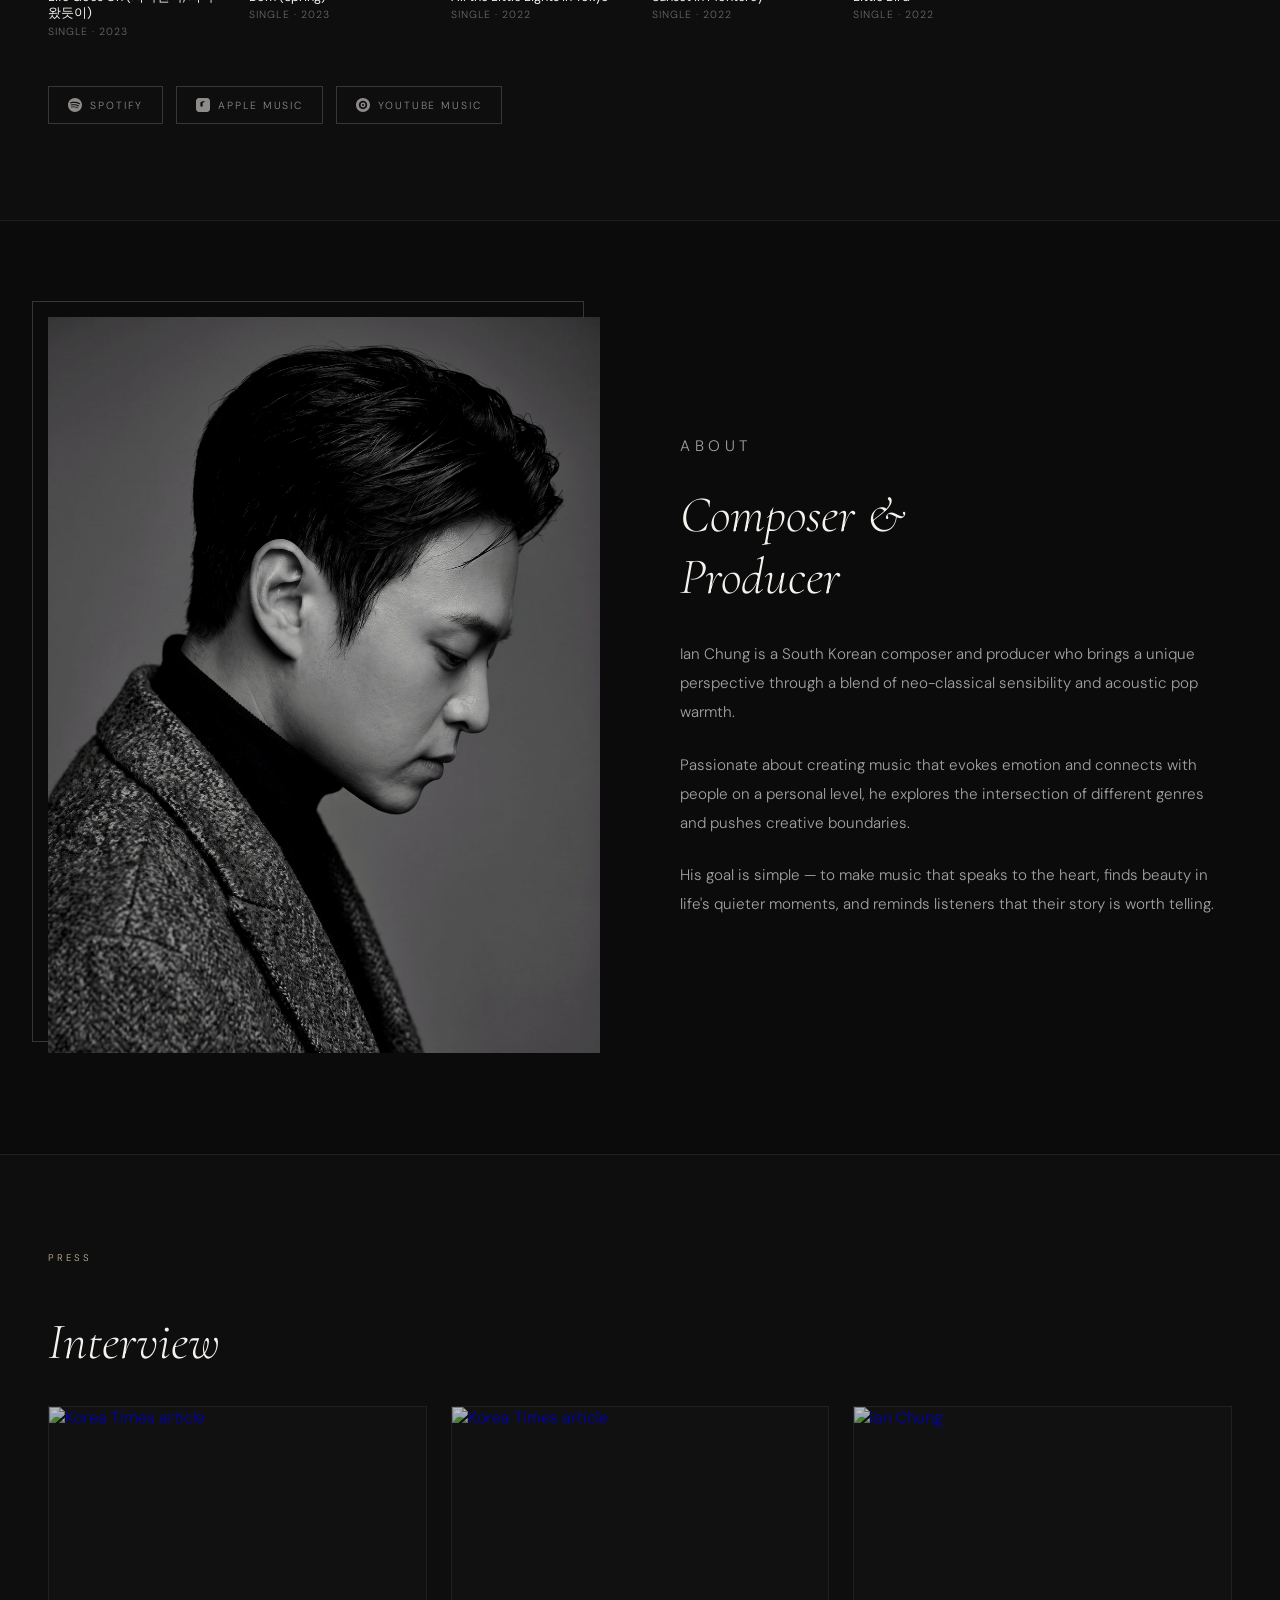
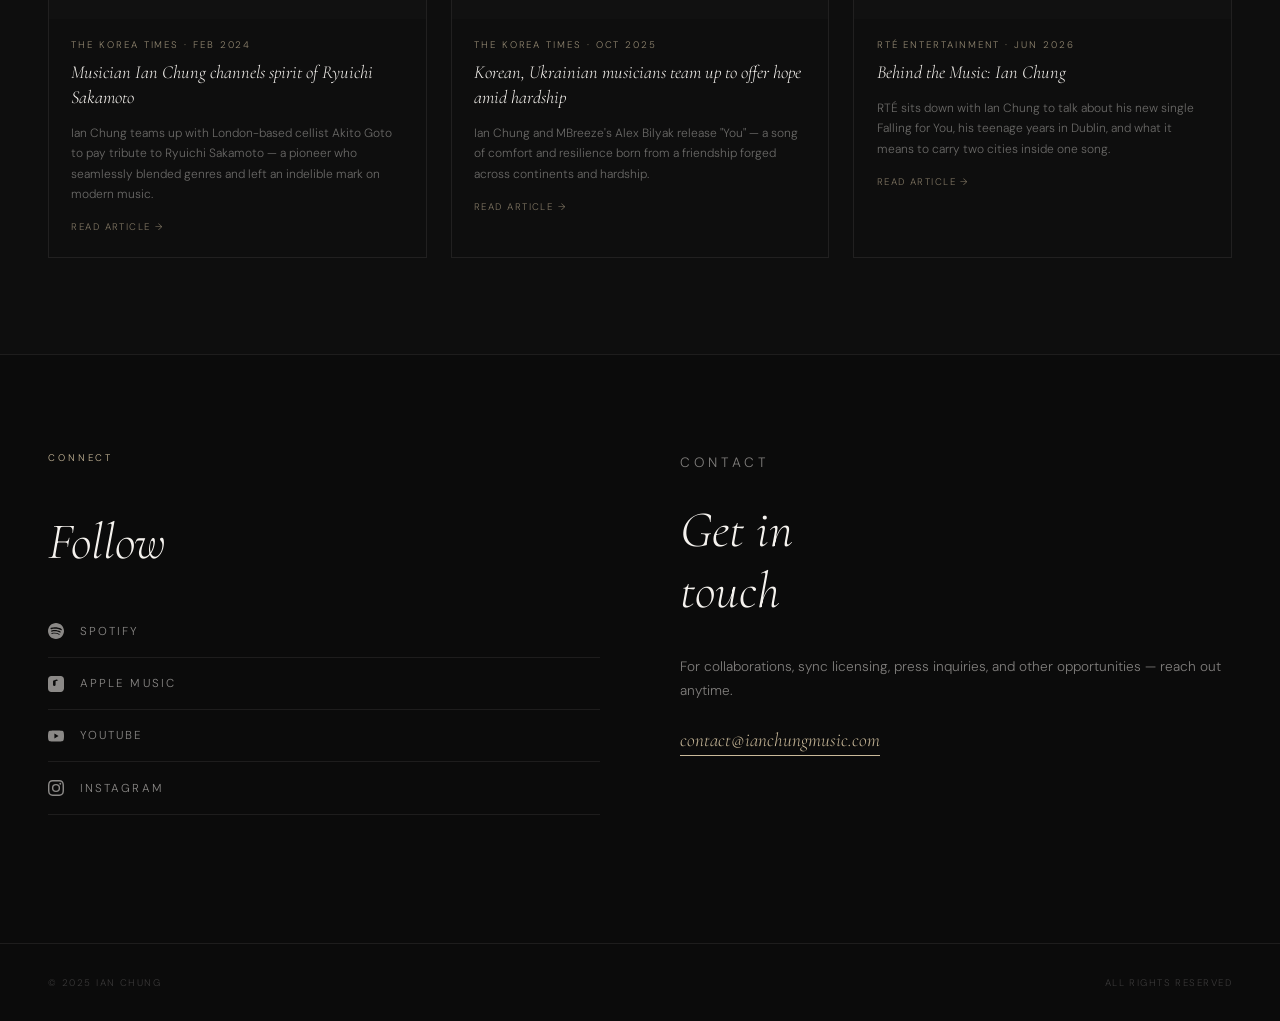
==== commit 9643f2bd: "Add files via upload" ====
--- a/index.html
+++ b/index.html
@@ -3,7 +3,7 @@
 <head>
 <meta charset="UTF-8">
 <meta name="viewport" content="width=device-width, initial-scale=1.0">
-<title>Ian Chung — Composer & Producer</title>
+<title>Ian Chung - Official Website</title>
 
 <!-- SEO -->
 <meta name="description" content="Meet Ian Chung, a Seoul-based composer and producer who basically loves making & sharing music!">
@@ -237,7 +237,12 @@
   <h2 class="sec-title">Discography</h2>
   <div class="discography-grid">
 
-    <div class="disc-item">
+    <div class="disc-item" onclick="window.open('https://music.apple.com/us/album/falling-for-you-feat-martello-single/6775717009','_blank')">
+          <div class="disc-cover"><img src="https://is1-ssl.mzstatic.com/image/thumb/Music211/v4/17/e4/93/17e4938d-563e-8867-6731-d2f28ecc949c/8800361719465_cover.jpg/600x600bf-60.jpg" alt="Falling for You" style="width:100%;height:100%;object-fit:cover;"></div>
+          <p class="disc-name">Falling for You feat. Martello</p>
+          <p class="disc-meta">2026 · Single</p>
+        </div>
+        <div class="disc-item">
       <div class="disc-cover"><img src="https://i.scdn.co/image/ab67616d0000b273f2460da3aecc7ab1b5179c86" alt="Life Is So Good" style="width:100%;height:100%;object-fit:cover;transition:transform 0.4s ease,filter 0.4s ease;filter:brightness(0.9);" onmouseover="this.style.transform='scale(1.04)';this.style.filter='brightness(1)'" onmouseout="this.style.transform='scale(1)';this.style.filter='brightness(0.9)'"></div>
       <p class="disc-name">Life Is So Good</p>
       <p class="disc-meta">Single · 2025</p>
@@ -324,7 +329,7 @@
 <section id="interview" style="background:#0e0e0e;">
   <p class="sec-label">Press</p>
   <h2 class="sec-title">Interview</h2>
-  <div style="display:grid;grid-template-columns:1fr 1fr;gap:1.5rem;margin-top:1rem;">
+  <div style="display:grid;grid-template-columns:repeat(auto-fill,minmax(280px,1fr));gap:1.5rem;margin-top:1rem;">
 
     <a href="https://www.koreatimes.co.kr/southkorea/globalcommunity/20240228/all-the-little-lights-in-tokyo-released-jan-30-pays-tribute-to-multi-genre-colossus" target="_blank" style="text-decoration:none;display:flex;flex-direction:column;border:0.5px solid rgba(245,242,238,0.08);transition:border-color 0.25s;" onmouseover="this.style.borderColor='rgba(201,185,154,0.35)'" onmouseout="this.style.borderColor='rgba(245,242,238,0.08)'">
       <div style="aspect-ratio:16/9;overflow:hidden;background:#111;">
@@ -346,6 +351,19 @@
         <p style="font-size:0.6rem;letter-spacing:0.2em;text-transform:uppercase;color:rgba(201,185,154,0.7);margin-bottom:0.6rem;">The Korea Times · Oct 2025</p>
         <p style="font-family:'Cormorant Garamond',Georgia,serif;font-size:1.15rem;font-weight:300;font-style:italic;line-height:1.35;color:#f5f2ee;margin-bottom:0.8rem;">Korean, Ukrainian musicians team up to offer hope amid hardship</p>
         <p style="font-size:0.75rem;color:rgba(245,242,238,0.4);line-height:1.7;">Ian Chung and MBreeze's Alex Bilyak release "You" — a song of comfort and resilience born from a friendship forged across continents and hardship.</p>
+        <p style="font-size:0.6rem;letter-spacing:0.15em;text-transform:uppercase;color:rgba(201,185,154,0.6);margin-top:1rem;">Read article →</p>
+      </div>
+    </a>
+
+
+    <a href="https://www.rte.ie/entertainment/2026/0605/1575562-behind-the-music-ian-chung/" target="_blank" style="text-decoration:none;display:flex;flex-direction:column;border:0.5px solid rgba(245,242,238,0.08);transition:border-color 0.25s;" onmouseover="this.style.borderColor='rgba(201,185,154,0.35)'" onmouseout="this.style.borderColor='rgba(245,242,238,0.08)'">
+      <div style="aspect-ratio:16/9;overflow:hidden;background:#111;">
+        <img src="https://www.rte.ie/images/00247825-800.jpg" alt="Ian Chung" style="width:100%;height:100%;object-fit:cover;object-position:center top;filter:brightness(0.75);transition:filter 0.3s;" onmouseover="this.style.filter='brightness(0.9)'" onmouseout="this.style.filter='brightness(0.75)'">
+      </div>
+      <div style="padding:1.2rem 1.4rem 1.5rem;">
+        <p style="font-size:0.6rem;letter-spacing:0.2em;text-transform:uppercase;color:rgba(201,185,154,0.7);margin-bottom:0.6rem;">RTÉ Entertainment · Jun 2026</p>
+        <p style="font-family:'Cormorant Garamond',Georgia,serif;font-size:1.15rem;font-weight:300;font-style:italic;line-height:1.35;color:#f5f2ee;margin-bottom:0.8rem;">Behind the Music: Ian Chung</p>
+        <p style="font-size:0.75rem;color:rgba(245,242,238,0.4);line-height:1.7;">RTÉ sits down with Ian Chung to talk about his new single Falling for You, his teenage years in Dublin, and what it means to carry two cities inside one song.</p>
         <p style="font-size:0.6rem;letter-spacing:0.15em;text-transform:uppercase;color:rgba(201,185,154,0.6);margin-top:1rem;">Read article →</p>
       </div>
     </a>
@@ -389,5 +407,8 @@
   <span>All rights reserved</span>
 </footer>
 
+
+
+
 </body>
 </html>
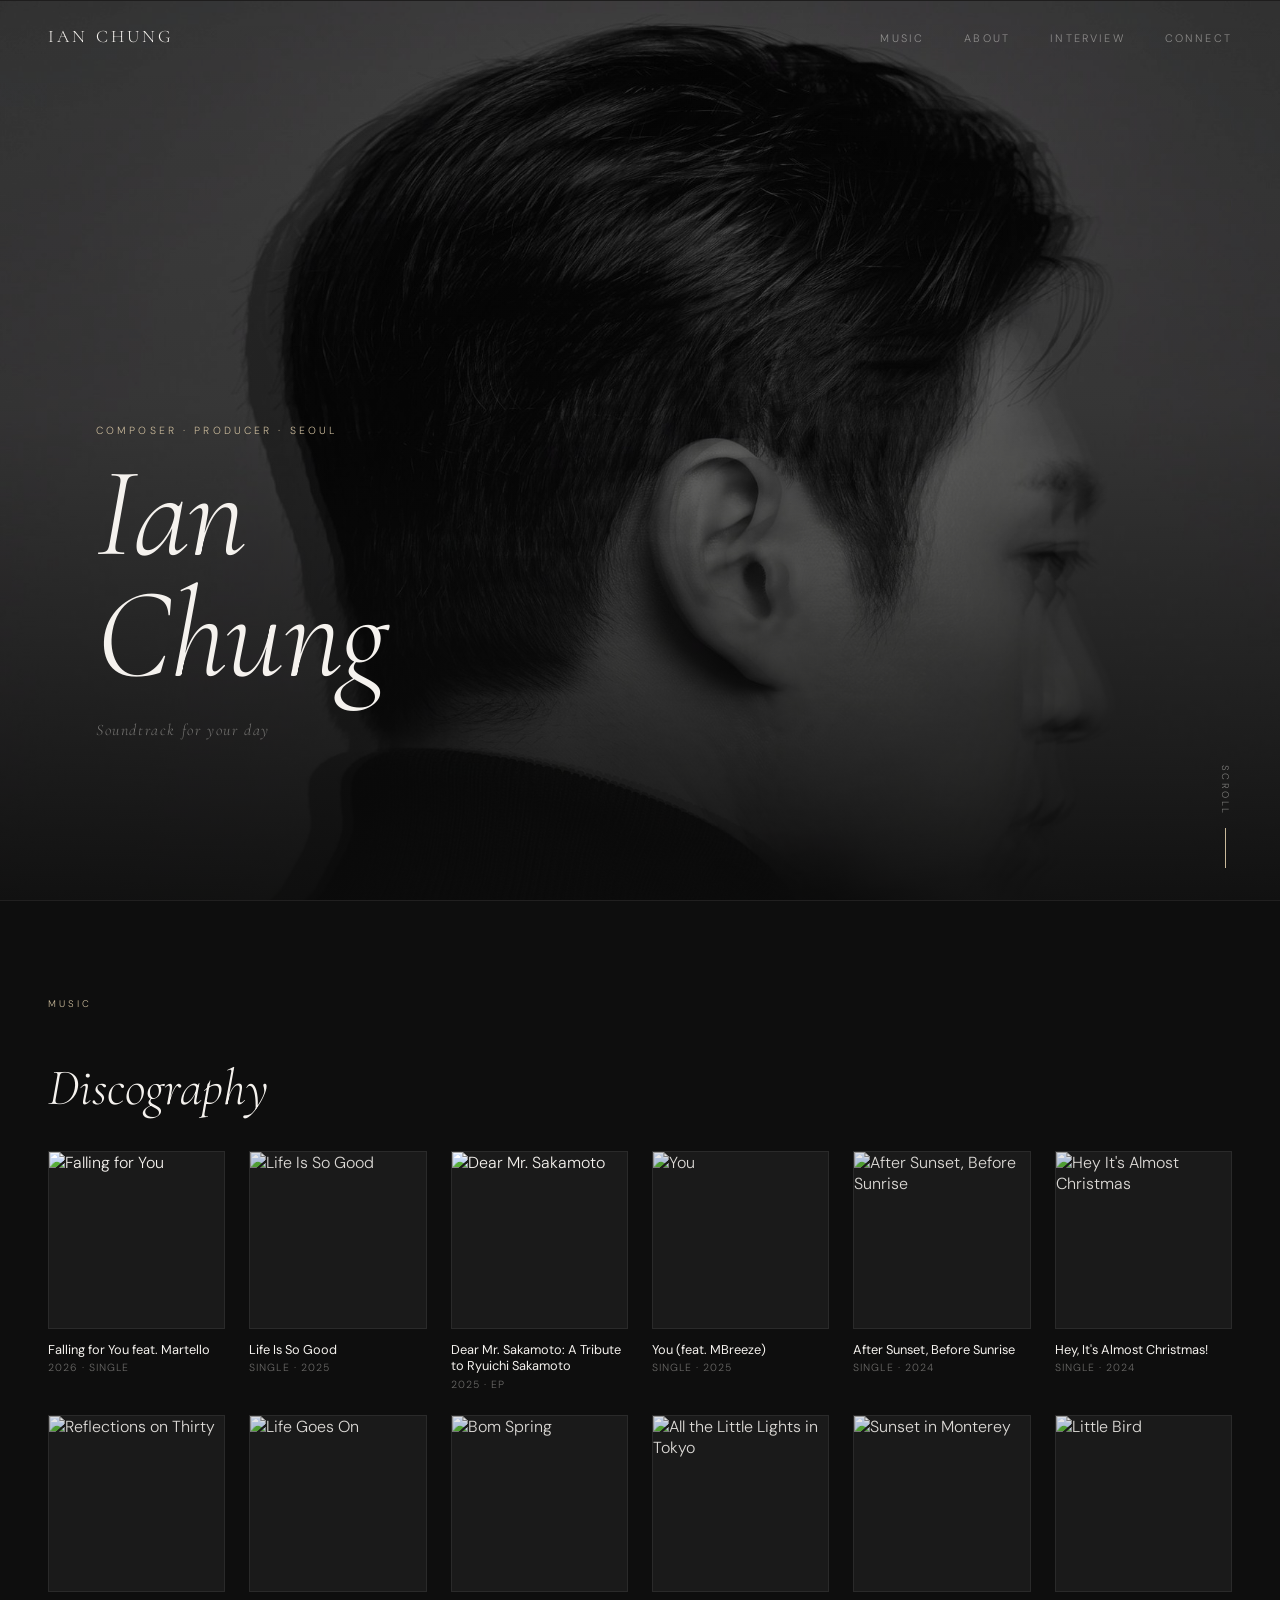
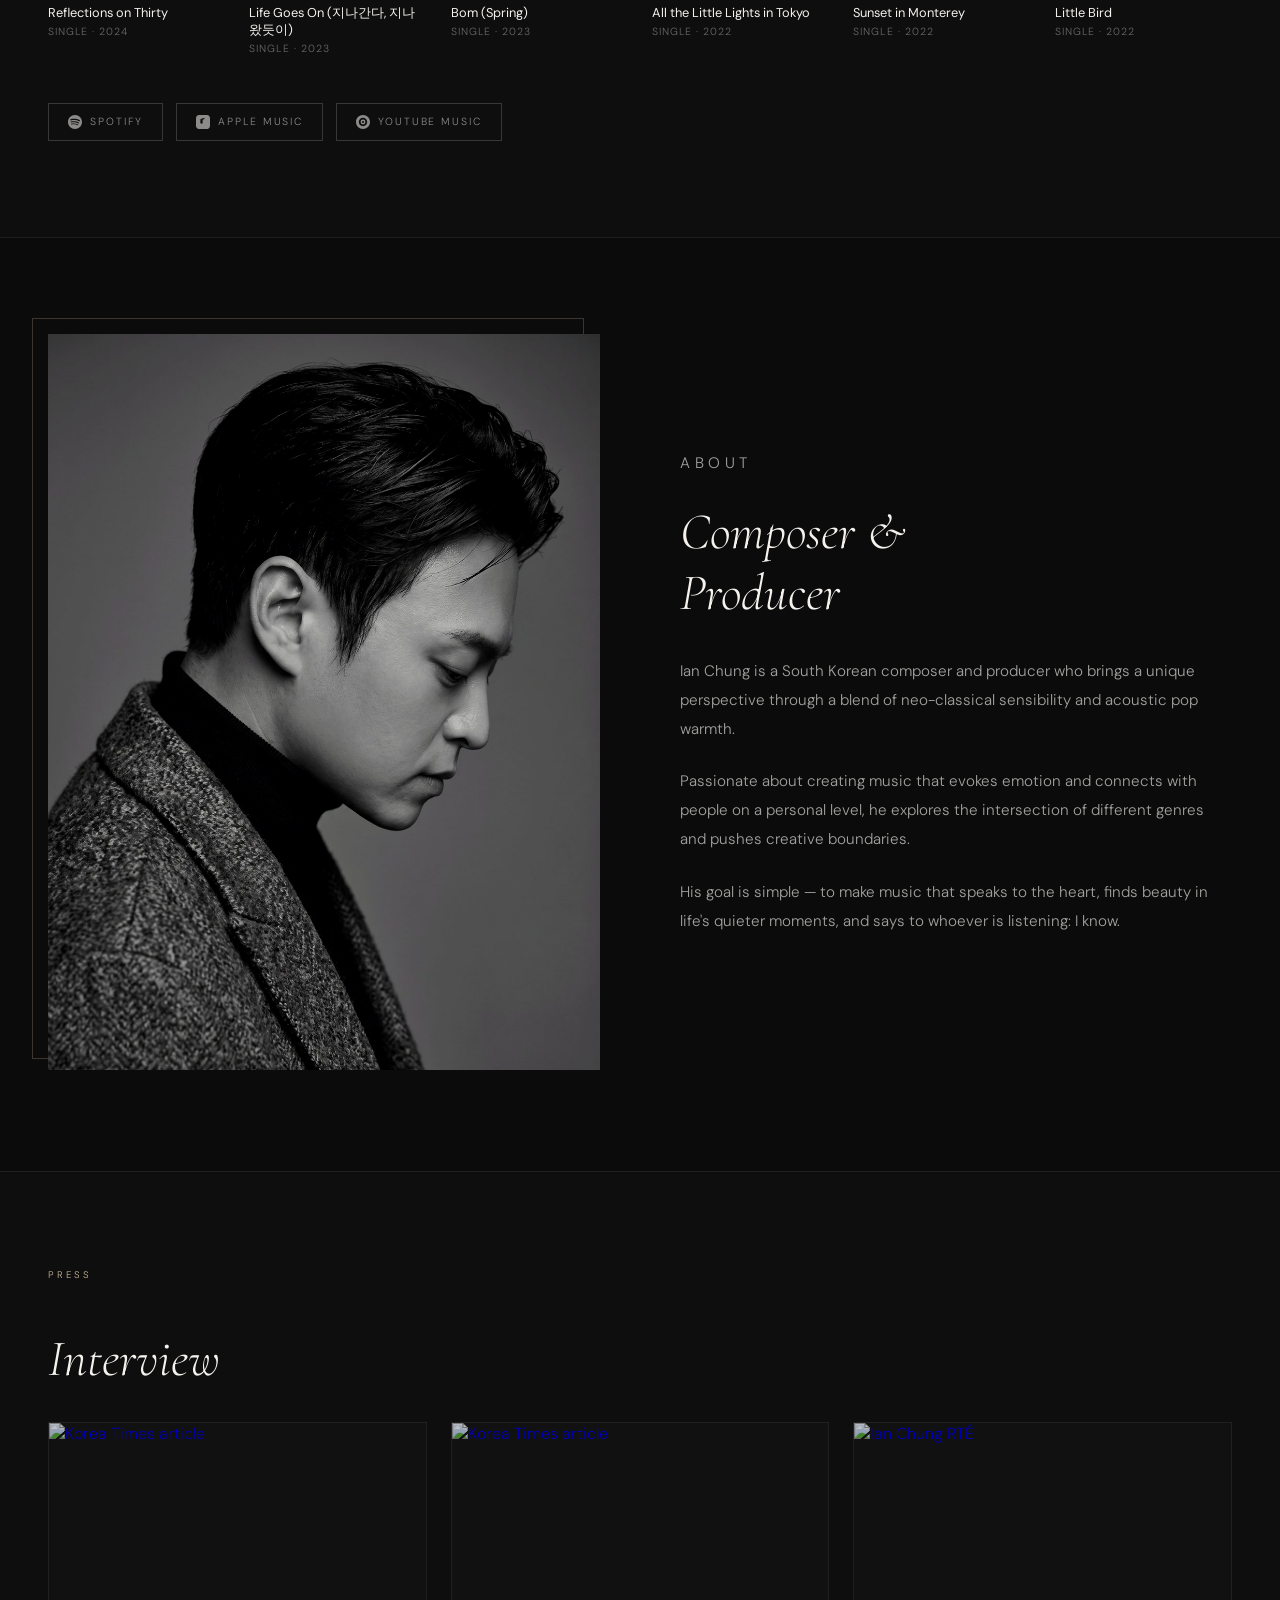
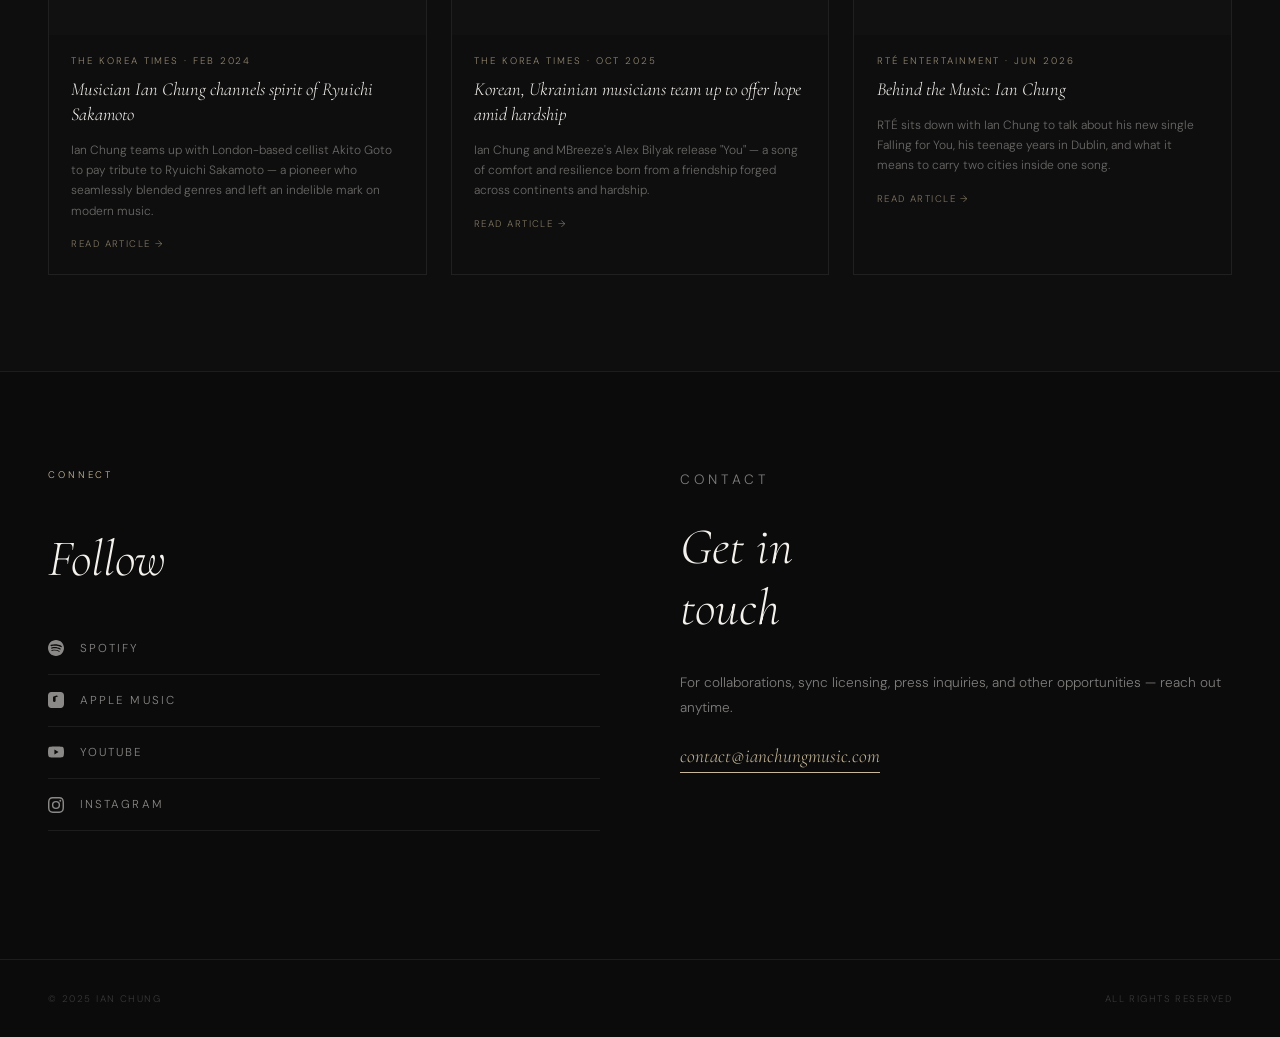
==== commit 18db9570: "Add files via upload" ====
--- a/index.html
+++ b/index.html
@@ -247,7 +247,12 @@
       <p class="disc-name">Life Is So Good</p>
       <p class="disc-meta">Single · 2025</p>
     </div>
-    <div class="disc-item">
+    <div class="disc-item" onclick="window.open('https://music.apple.com/us/artist/ian-chung/1644595994','_blank')">
+          <div class="disc-cover"><img src="https://cloudimages.broadwayworld.com/columnpiccloud/Ian-Chung-Releases-New-EP-Honoring-Ryuichi-Sakamoto-1742896765.jpg" alt="Dear Mr. Sakamoto" style="width:100%;height:100%;object-fit:cover;"></div>
+          <p class="disc-name">Dear Mr. Sakamoto: A Tribute to Ryuichi Sakamoto</p>
+          <p class="disc-meta">2025 · EP</p>
+        </div>
+        <div class="disc-item">
       <div class="disc-cover"><img src="https://i.scdn.co/image/ab67616d0000b273d551c406a09dae0fd3e4c8ea" alt="You" style="width:100%;height:100%;object-fit:cover;transition:transform 0.4s ease,filter 0.4s ease;filter:brightness(0.9);" onmouseover="this.style.transform='scale(1.04)';this.style.filter='brightness(1)'" onmouseout="this.style.transform='scale(1)';this.style.filter='brightness(0.9)'"></div>
       <p class="disc-name">You (feat. MBreeze)</p>
       <p class="disc-meta">Single · 2025</p>
@@ -321,7 +326,7 @@
     <h2 class="sec-title">Composer &amp;<br>Producer</h2>
     <p>Ian Chung is a South Korean composer and producer who brings a unique perspective through a blend of neo-classical sensibility and acoustic pop warmth.</p>
     <p>Passionate about creating music that evokes emotion and connects with people on a personal level, he explores the intersection of different genres and pushes creative boundaries.</p>
-    <p>His goal is simple — to make music that speaks to the heart, finds beauty in life's quieter moments, and reminds listeners that their story is worth telling.</p>
+    <p>His goal is simple — to make music that speaks to the heart, finds beauty in life's quieter moments, and says to whoever is listening: I know.</p>
   </div>
 </section>
 
@@ -358,7 +363,7 @@
 
     <a href="https://www.rte.ie/entertainment/2026/0605/1575562-behind-the-music-ian-chung/" target="_blank" style="text-decoration:none;display:flex;flex-direction:column;border:0.5px solid rgba(245,242,238,0.08);transition:border-color 0.25s;" onmouseover="this.style.borderColor='rgba(201,185,154,0.35)'" onmouseout="this.style.borderColor='rgba(245,242,238,0.08)'">
       <div style="aspect-ratio:16/9;overflow:hidden;background:#111;">
-        <img src="https://www.rte.ie/images/00247825-800.jpg" alt="Ian Chung" style="width:100%;height:100%;object-fit:cover;object-position:center top;filter:brightness(0.75);transition:filter 0.3s;" onmouseover="this.style.filter='brightness(0.9)'" onmouseout="this.style.filter='brightness(0.75)'">
+        <img src="https://www.rte.ie/images/00247825-800.jpg" alt="Ian Chung RTÉ" style="width:100%;height:100%;object-fit:cover;object-position:center top;filter:brightness(0.75);transition:filter 0.3s;" onmouseover="this.style.filter='brightness(0.9)'" onmouseout="this.style.filter='brightness(0.75)'">
       </div>
       <div style="padding:1.2rem 1.4rem 1.5rem;">
         <p style="font-size:0.6rem;letter-spacing:0.2em;text-transform:uppercase;color:rgba(201,185,154,0.7);margin-bottom:0.6rem;">RTÉ Entertainment · Jun 2026</p>
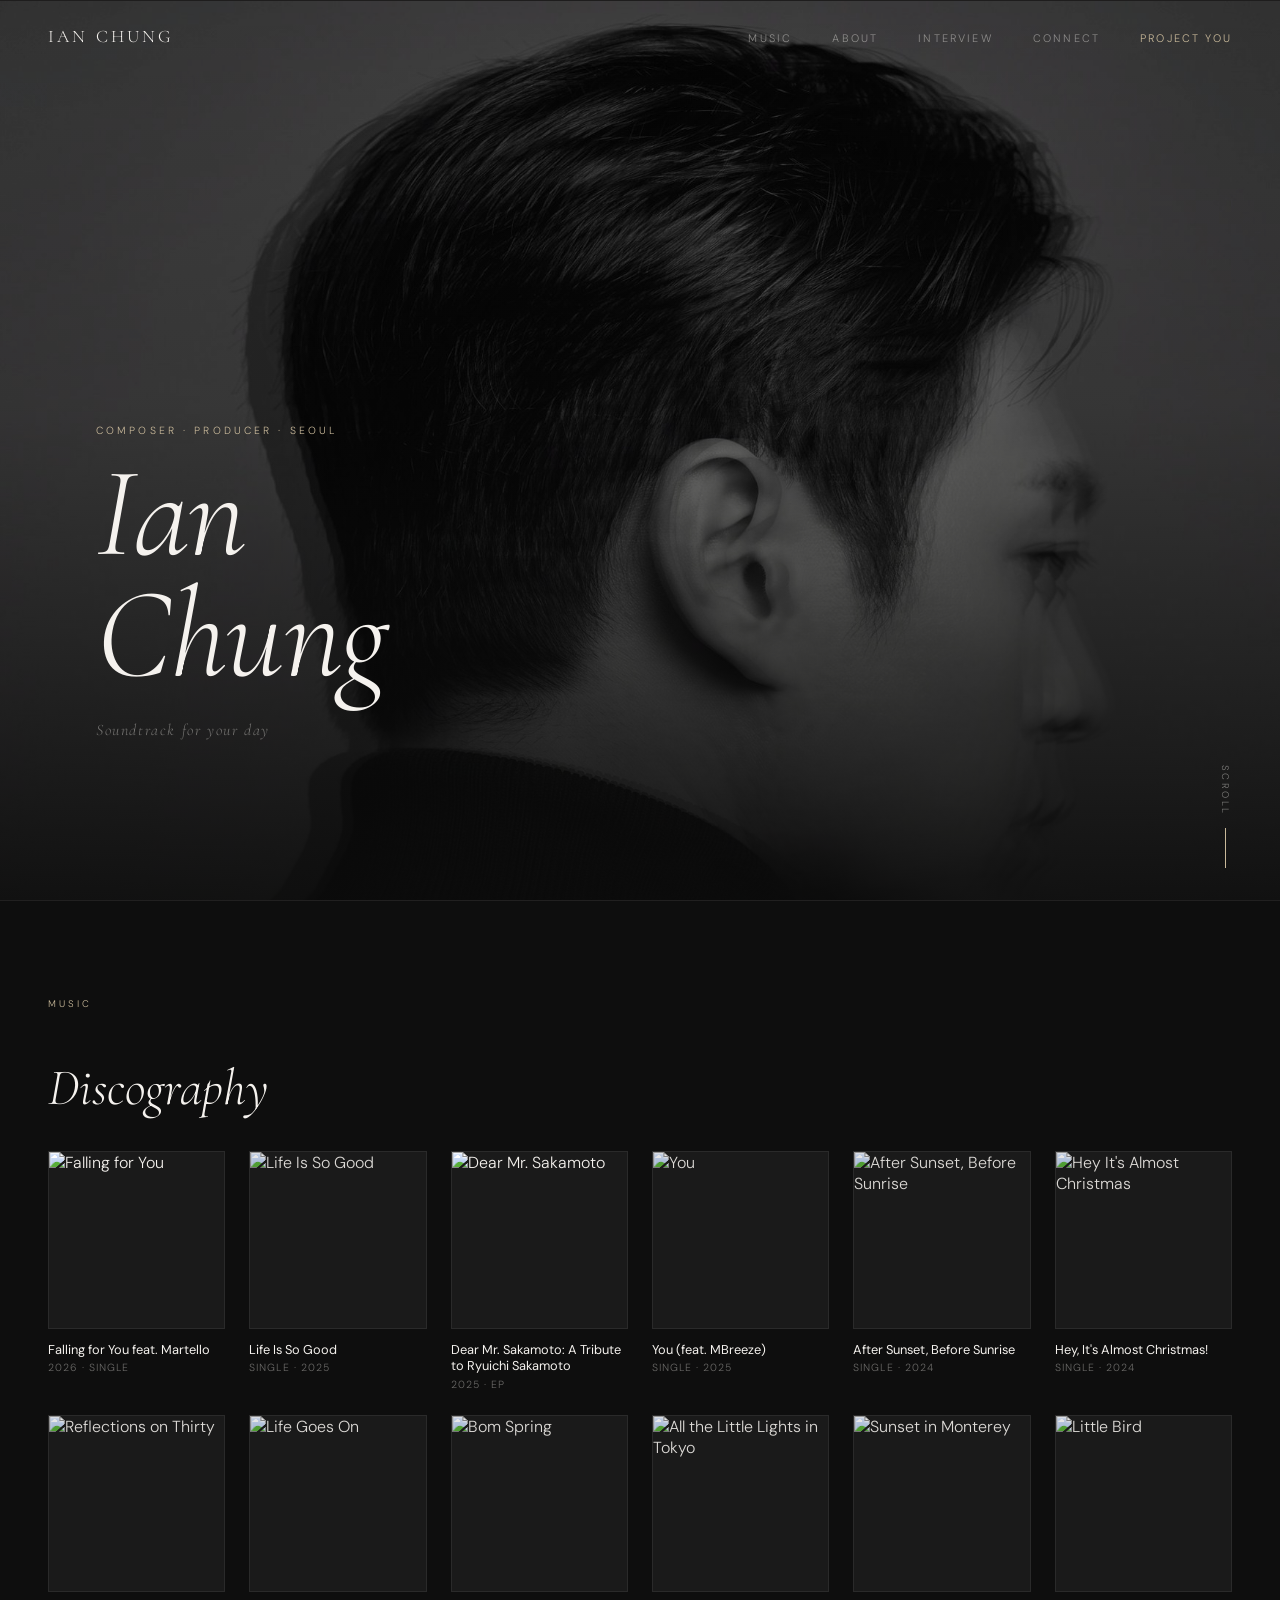
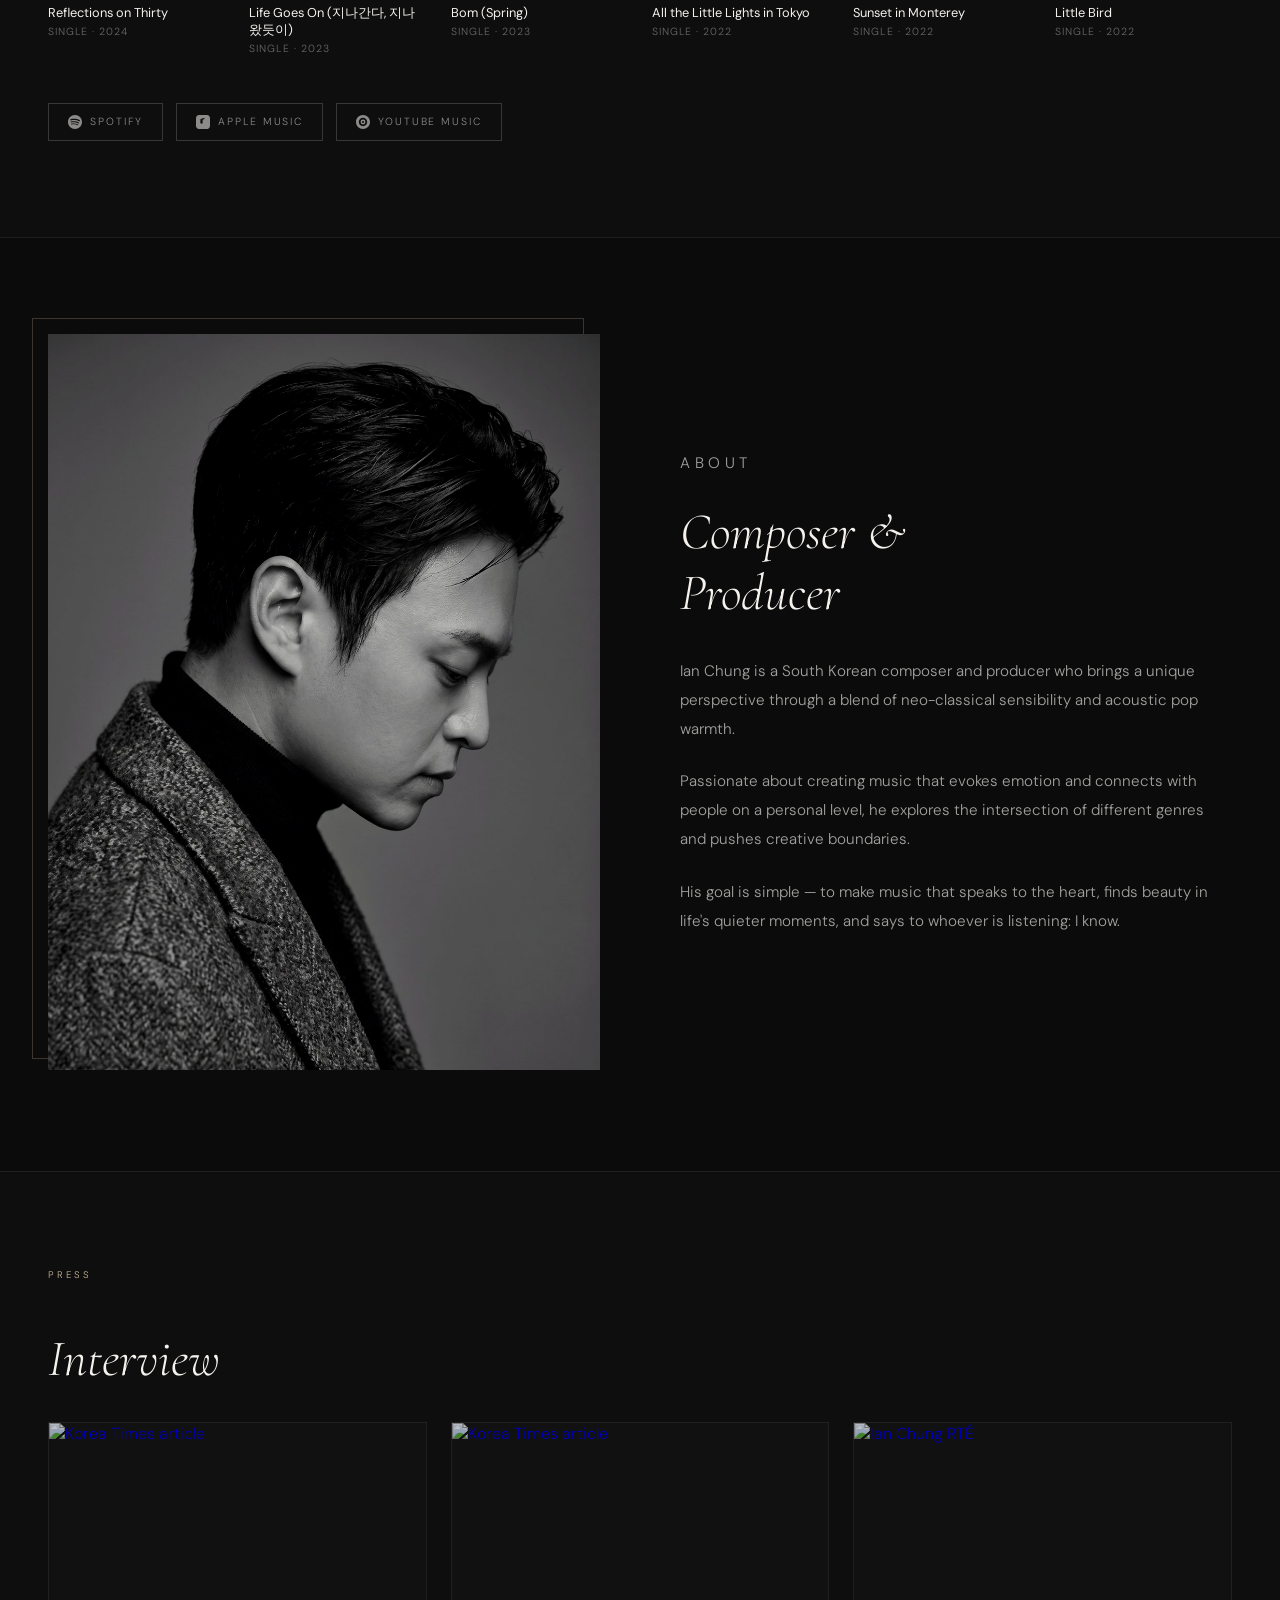
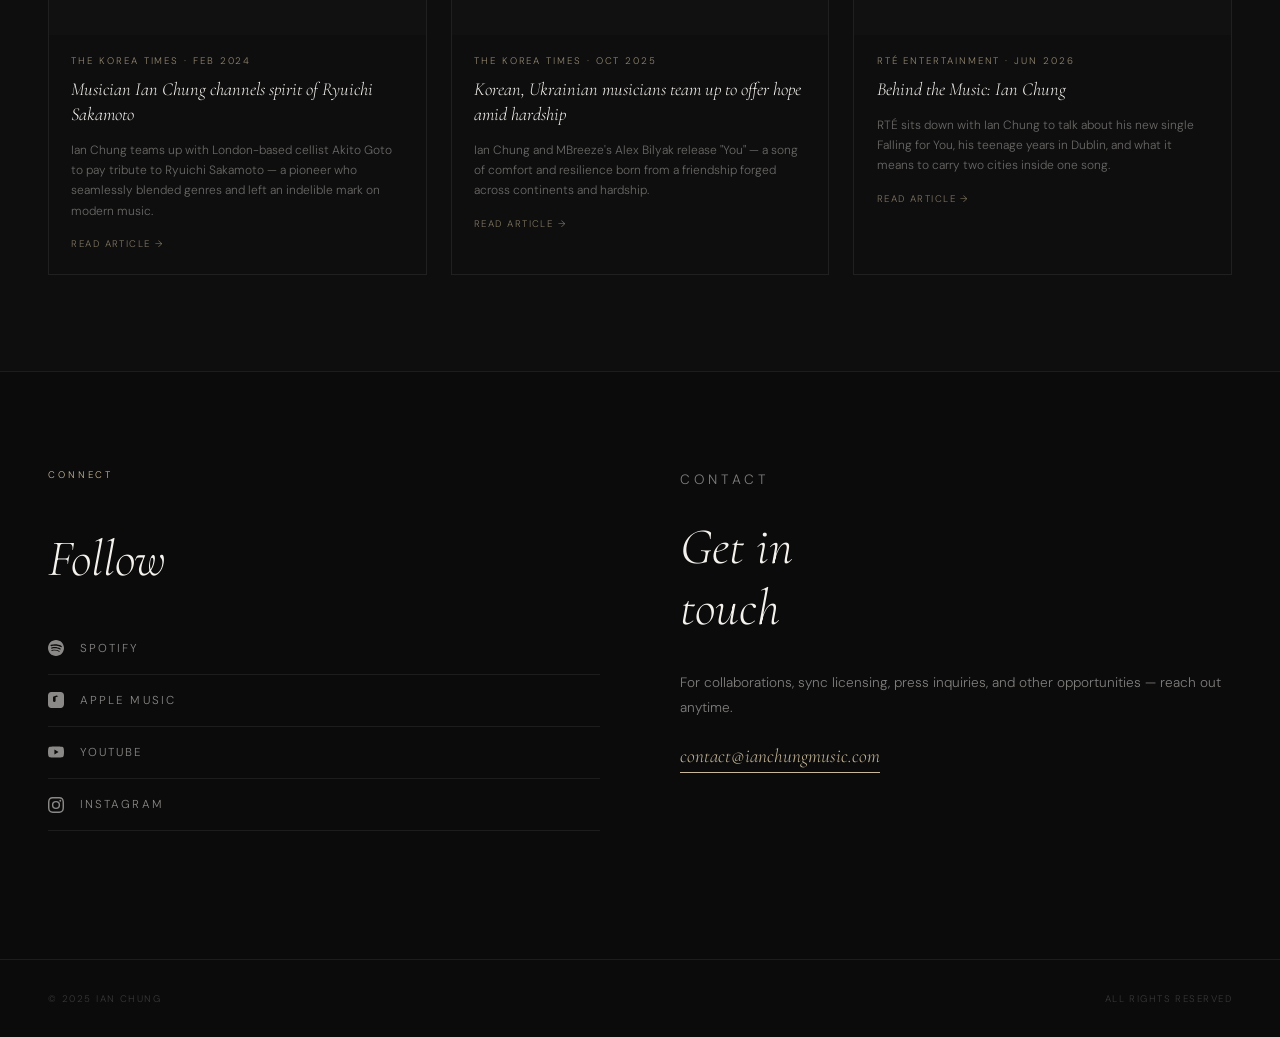
==== commit 09ab3049: "Add files via upload" ====
--- a/index.html
+++ b/index.html
@@ -51,6 +51,9 @@
     font-size: 0.68rem; letter-spacing: 0.2em; text-transform: uppercase;
     color: var(--gray); text-decoration: none; transition: color 0.3s;
   }
+  .nav-links .project-you-link { color: var(--accent); }
+  .nav-links a { white-space: nowrap; }
+  .nav-logo { flex-shrink: 0; white-space: nowrap; }
   .nav-links a:hover { color: var(--white); }
 
   .hero {
@@ -207,6 +210,21 @@
     .discography-grid { grid-template-columns: repeat(2, 1fr); }
     footer { padding: 1.5rem; flex-direction: column; gap: 0.5rem; text-align: center; }
   }
+  @media (max-width: 600px) {
+    nav { padding: 1.2rem 1rem; gap: 0.75rem; }
+    .nav-links { gap: 0.8rem; }
+    .nav-links a { font-size: 0.6rem; letter-spacing: 0.08em; }
+  }
+  @media (max-width: 480px) {
+    nav { padding-inline: 0.65rem; gap: 0.5rem; }
+    .nav-logo { font-size: 0.9rem; letter-spacing: 0.08em; }
+    .nav-links { gap: 0.5rem; }
+    .nav-links a { font-size: 0.55rem; letter-spacing: 0.02em; }
+  }
+  @media (max-width: 360px) {
+    .nav-logo { font-size: 0.8rem; letter-spacing: 0.04em; }
+    .nav-links { gap: 0.25rem; }
+  }
 </style>
 </head>
 <body>
@@ -218,6 +236,7 @@
     <li><a href="#about">About</a></li>
     <li><a href="#interview">Interview</a></li>
     <li><a href="#connect">Connect</a></li>
+    <li><a class="project-you-link" href="/project-you/">Project YOU</a></li>
   </ul>
 </nav>
 
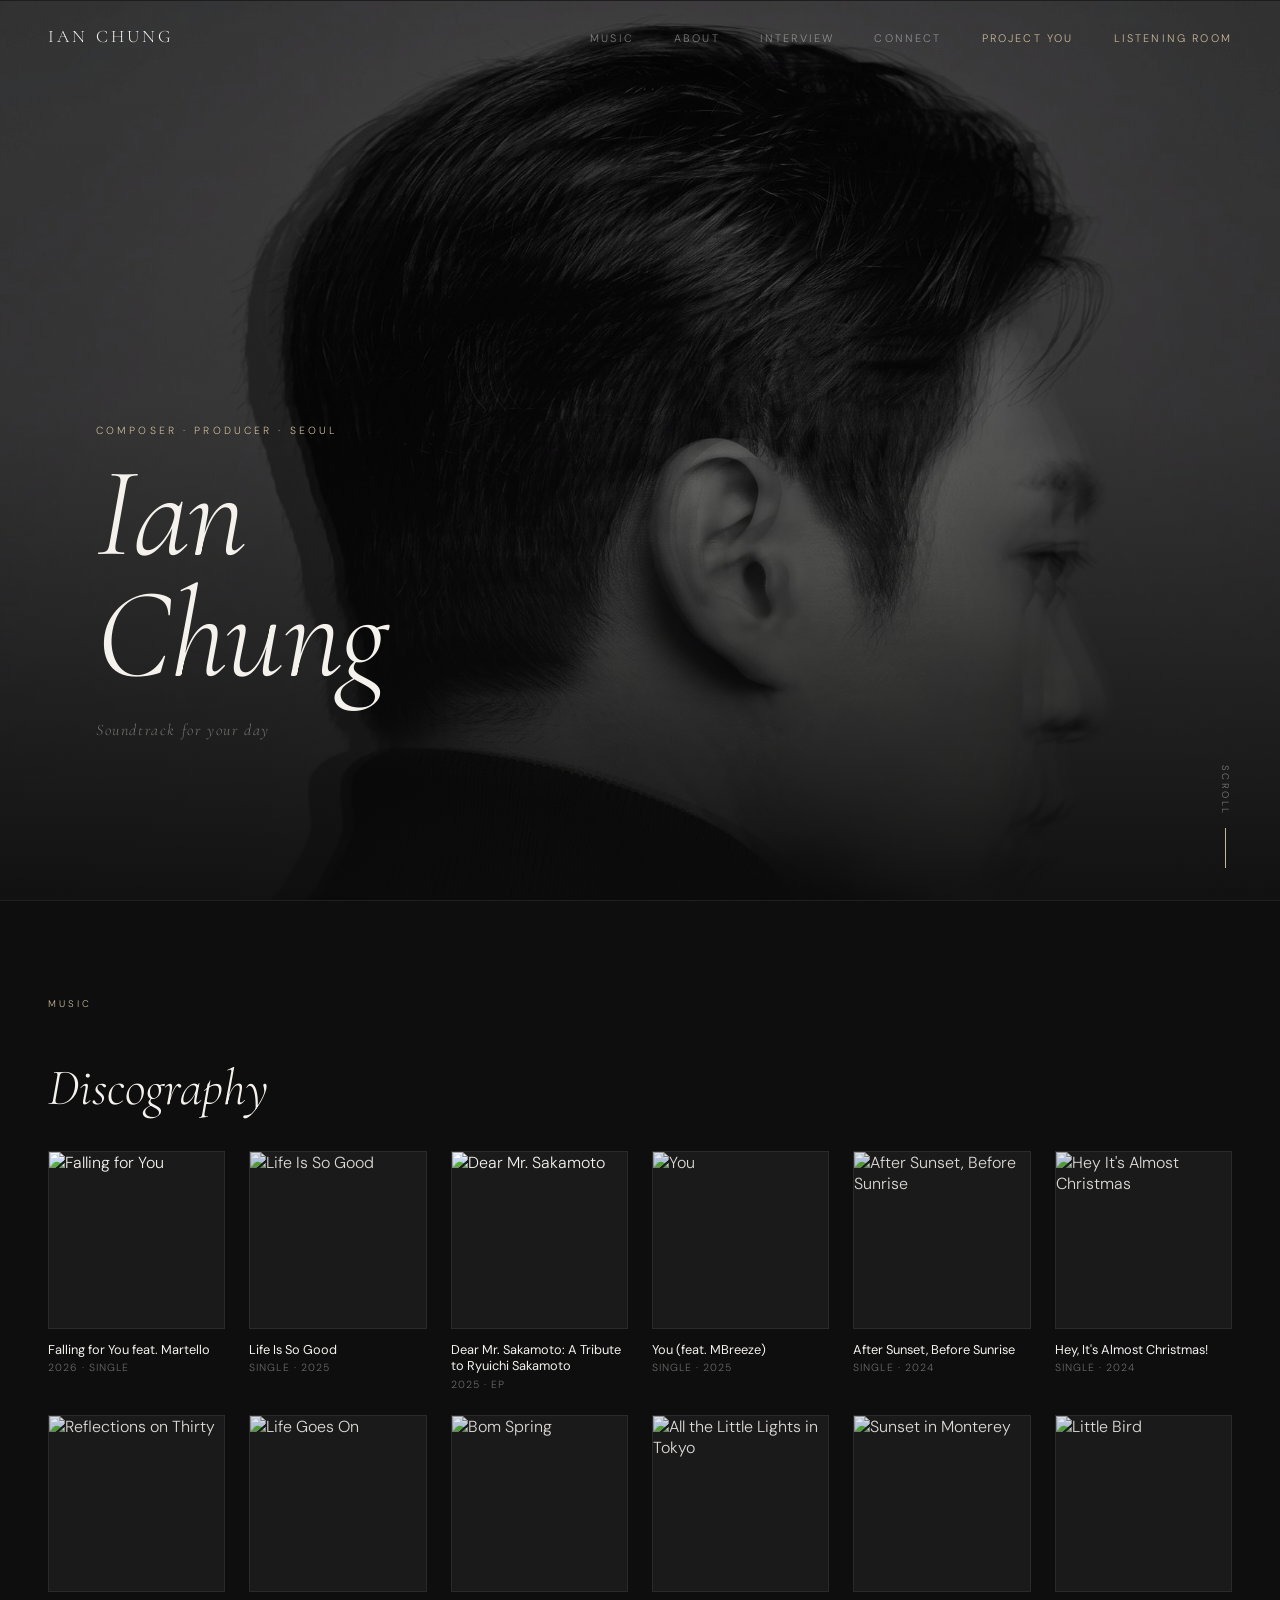
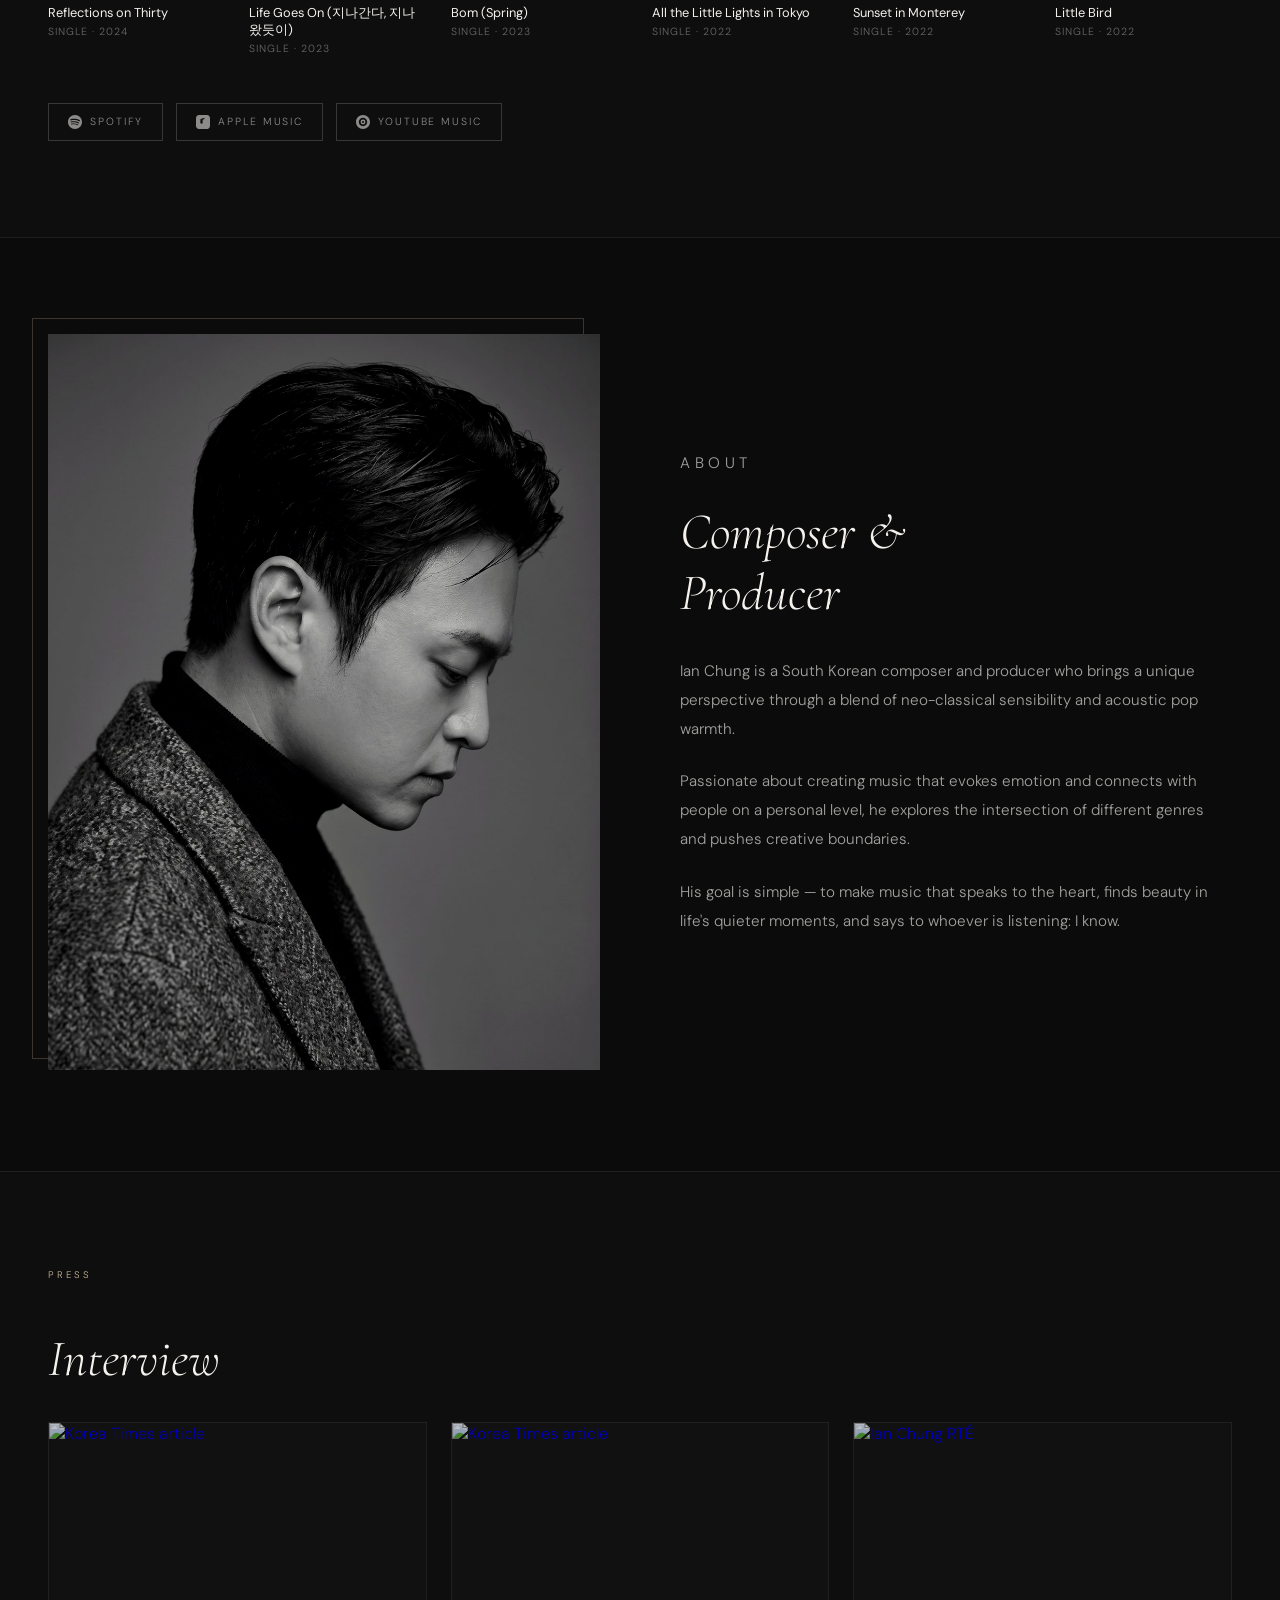
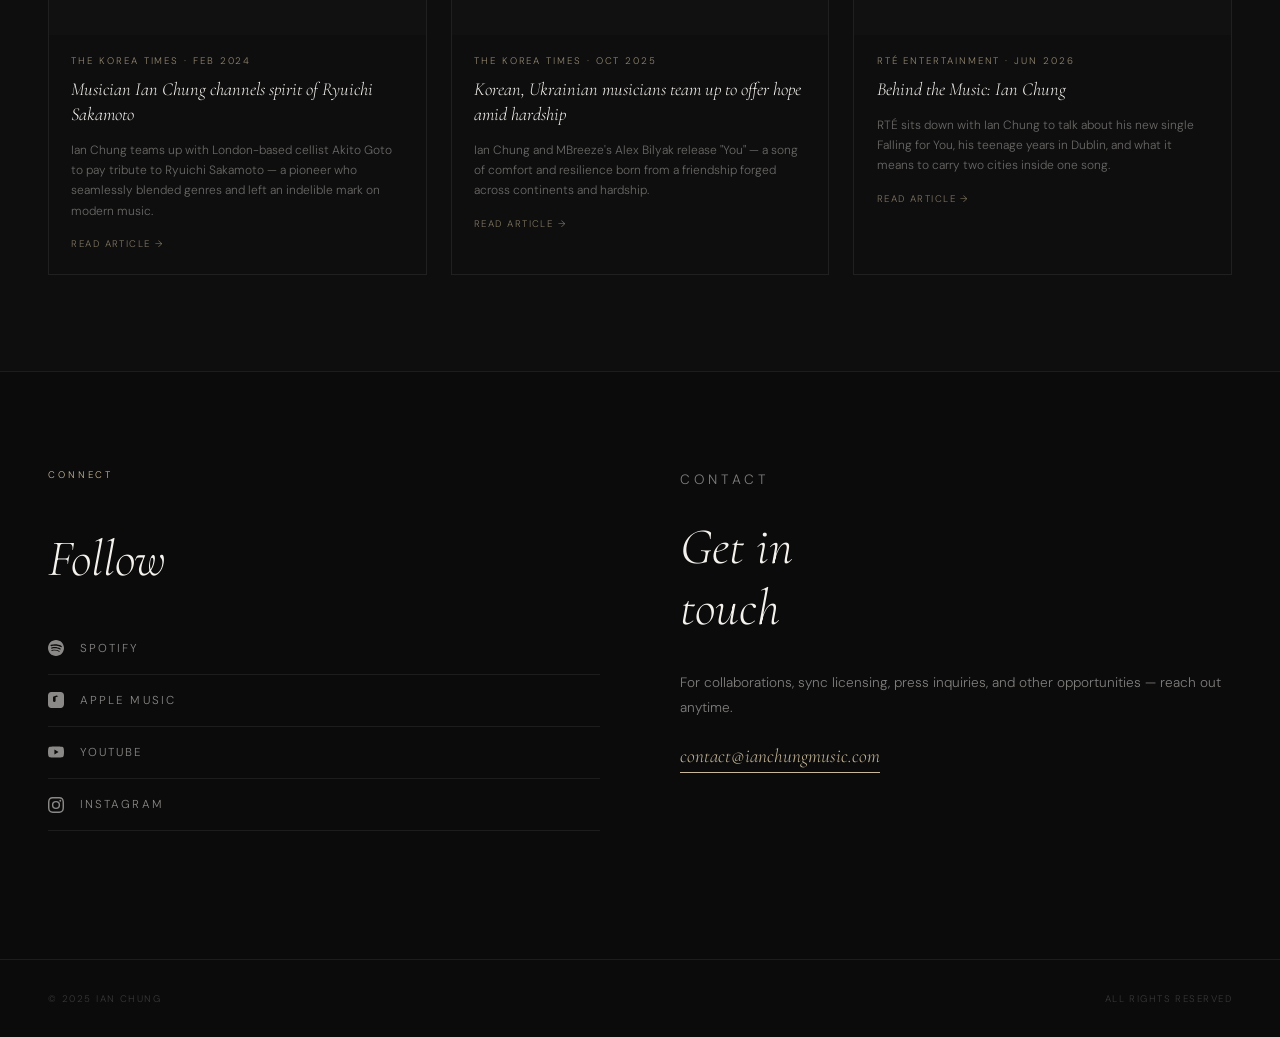
==== commit 45df0569: "Add Listening Room to the website menu" ====
--- a/index.html
+++ b/index.html
@@ -51,7 +51,7 @@
     font-size: 0.68rem; letter-spacing: 0.2em; text-transform: uppercase;
     color: var(--gray); text-decoration: none; transition: color 0.3s;
   }
-  .nav-links .project-you-link { color: var(--accent); }
+  .nav-links .project-you-link, .nav-links .listening-room-link { color: var(--accent); }
   .nav-links a { white-space: nowrap; }
   .nav-logo { flex-shrink: 0; white-space: nowrap; }
   .nav-links a:hover { color: var(--white); }
@@ -225,6 +225,11 @@
     .nav-logo { font-size: 0.8rem; letter-spacing: 0.04em; }
     .nav-links { gap: 0.25rem; }
   }
+  @media (max-width: 640px) {
+    nav { flex-direction: column; gap: 0.7rem; padding: 1rem 0.8rem; background: linear-gradient(rgba(11,11,11,0.85), transparent); }
+    .nav-links { flex-wrap: wrap; justify-content: center; gap: 0.45rem 0.85rem; }
+    .nav-links a { font-size: 0.6rem; letter-spacing: 0.04em; }
+  }
 </style>
 </head>
 <body>
@@ -237,6 +242,7 @@
     <li><a href="#interview">Interview</a></li>
     <li><a href="#connect">Connect</a></li>
     <li><a class="project-you-link" href="/project-you/">Project YOU</a></li>
+    <li><a class="listening-room-link" href="/listening-room/" aria-label="Listening Room · 잠시, 음악">Listening Room</a></li>
   </ul>
 </nav>
 
@@ -435,4 +441,4 @@
 
 
 </body>
-</html>+</html>
